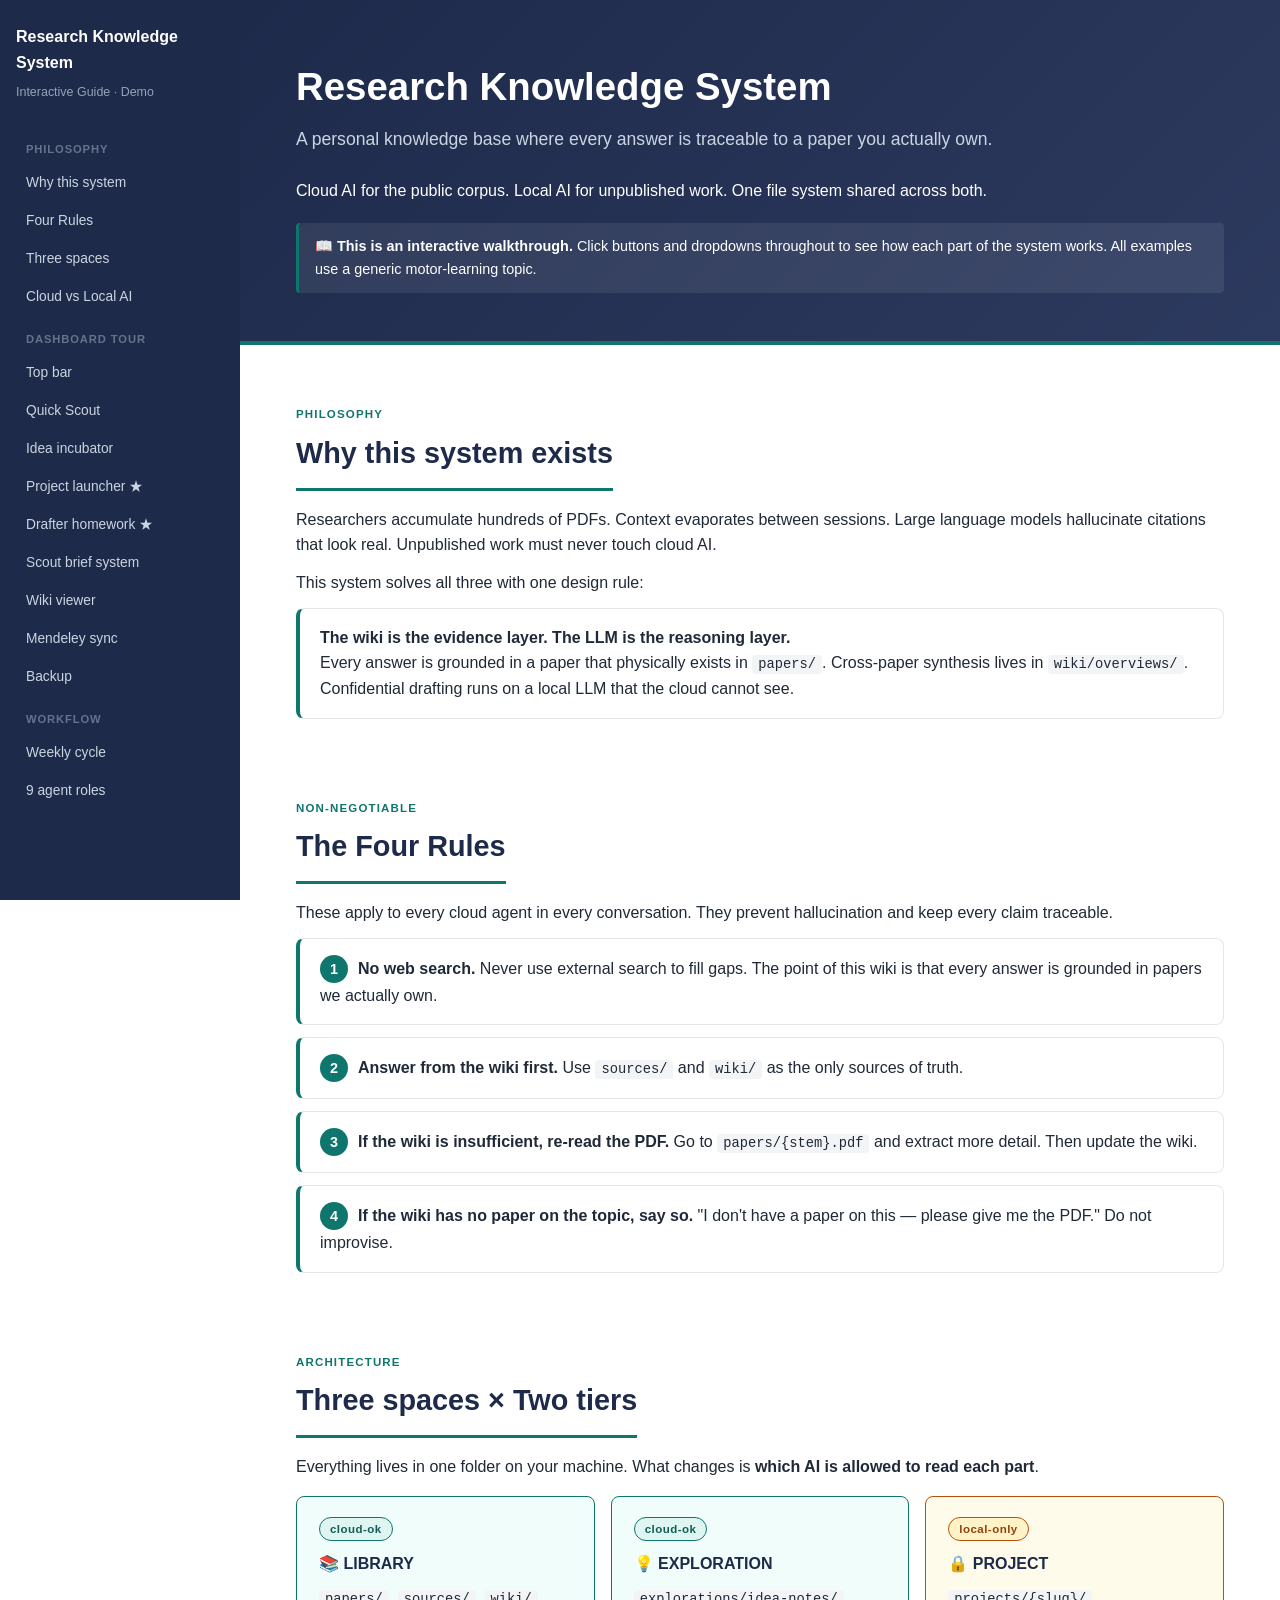
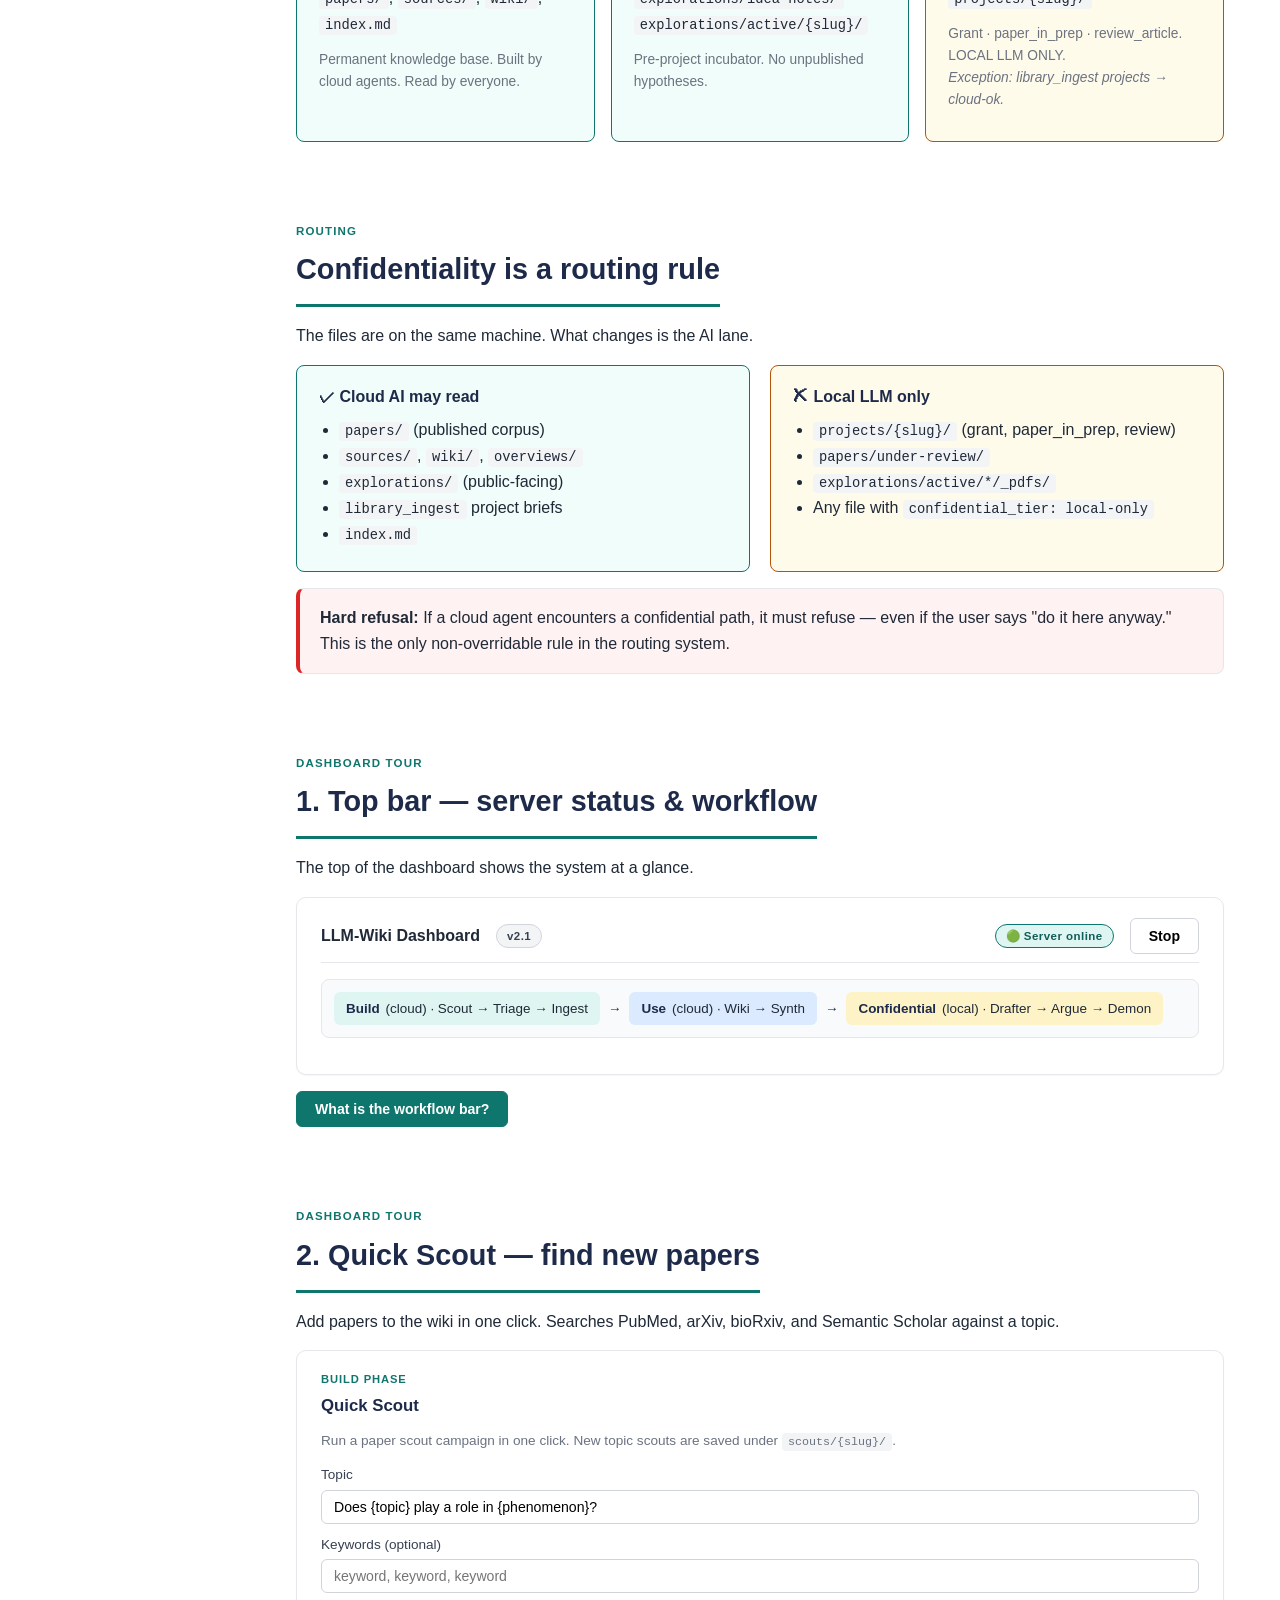
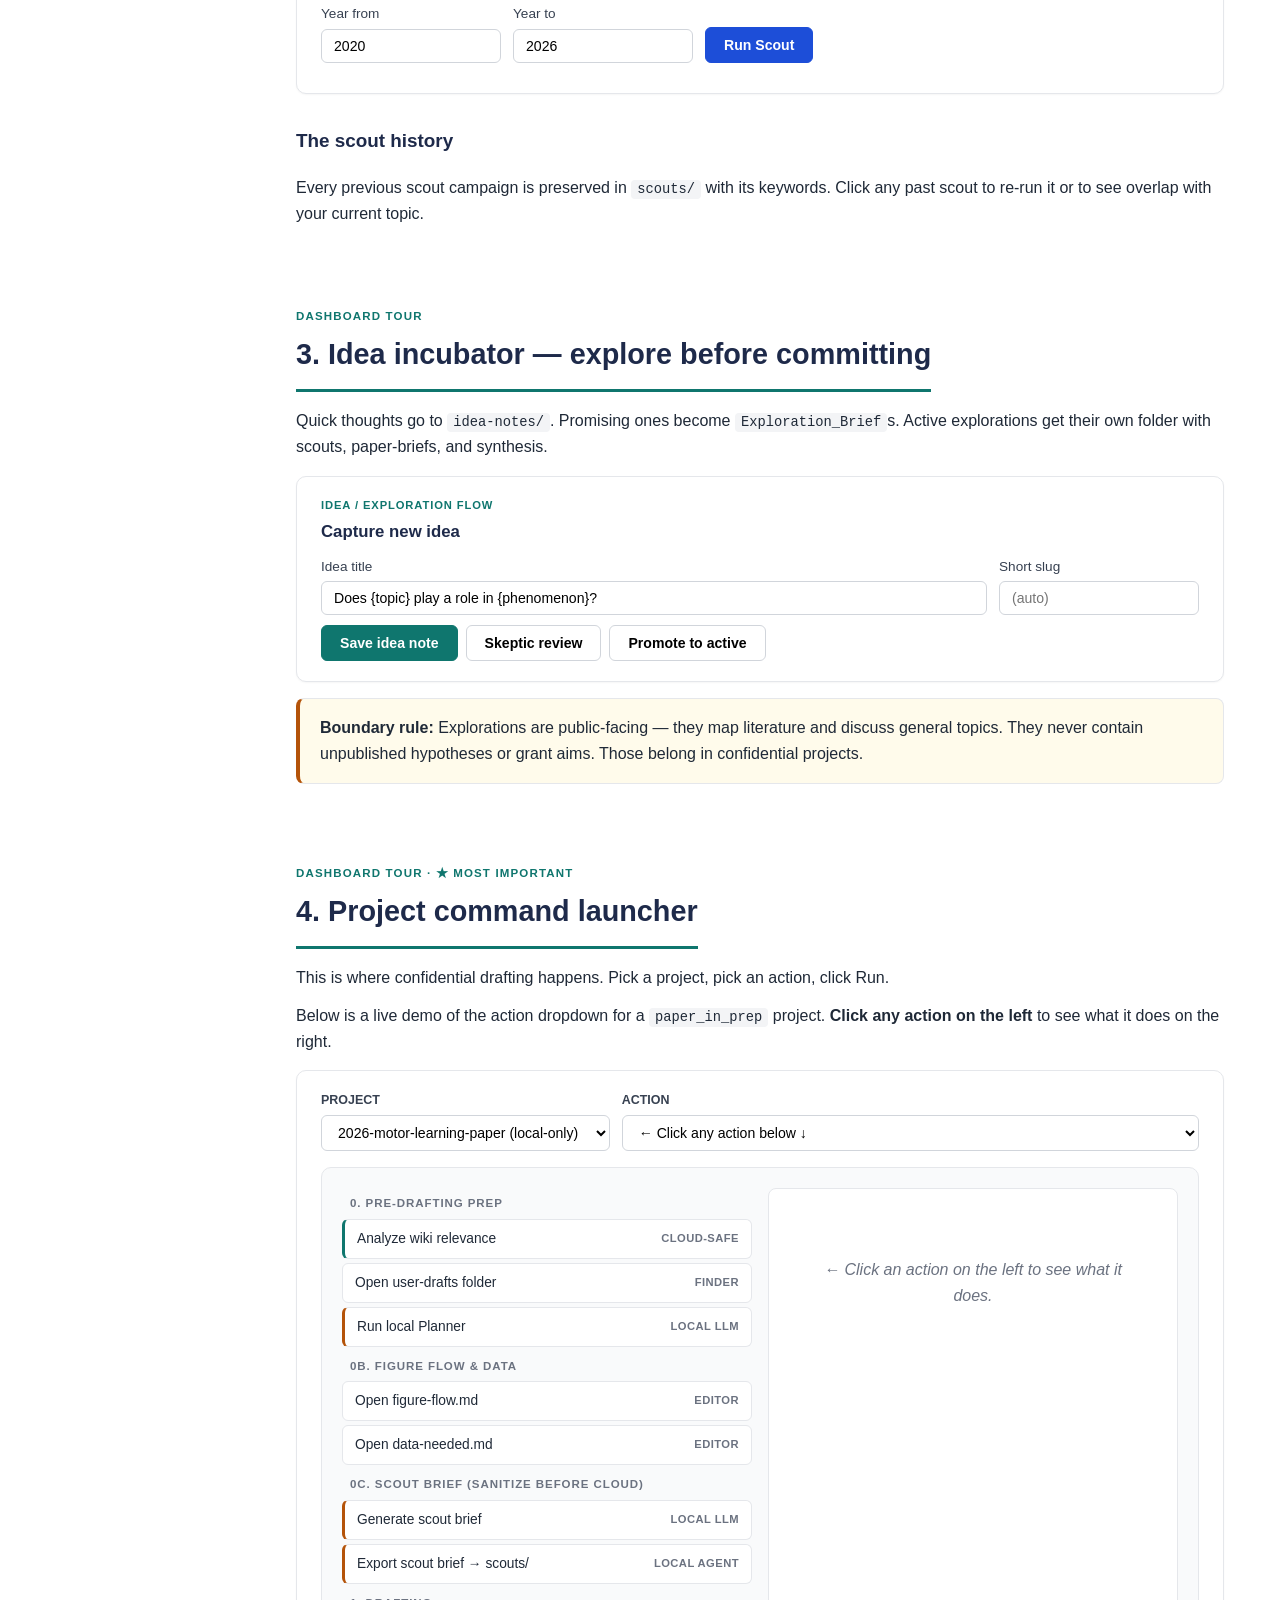
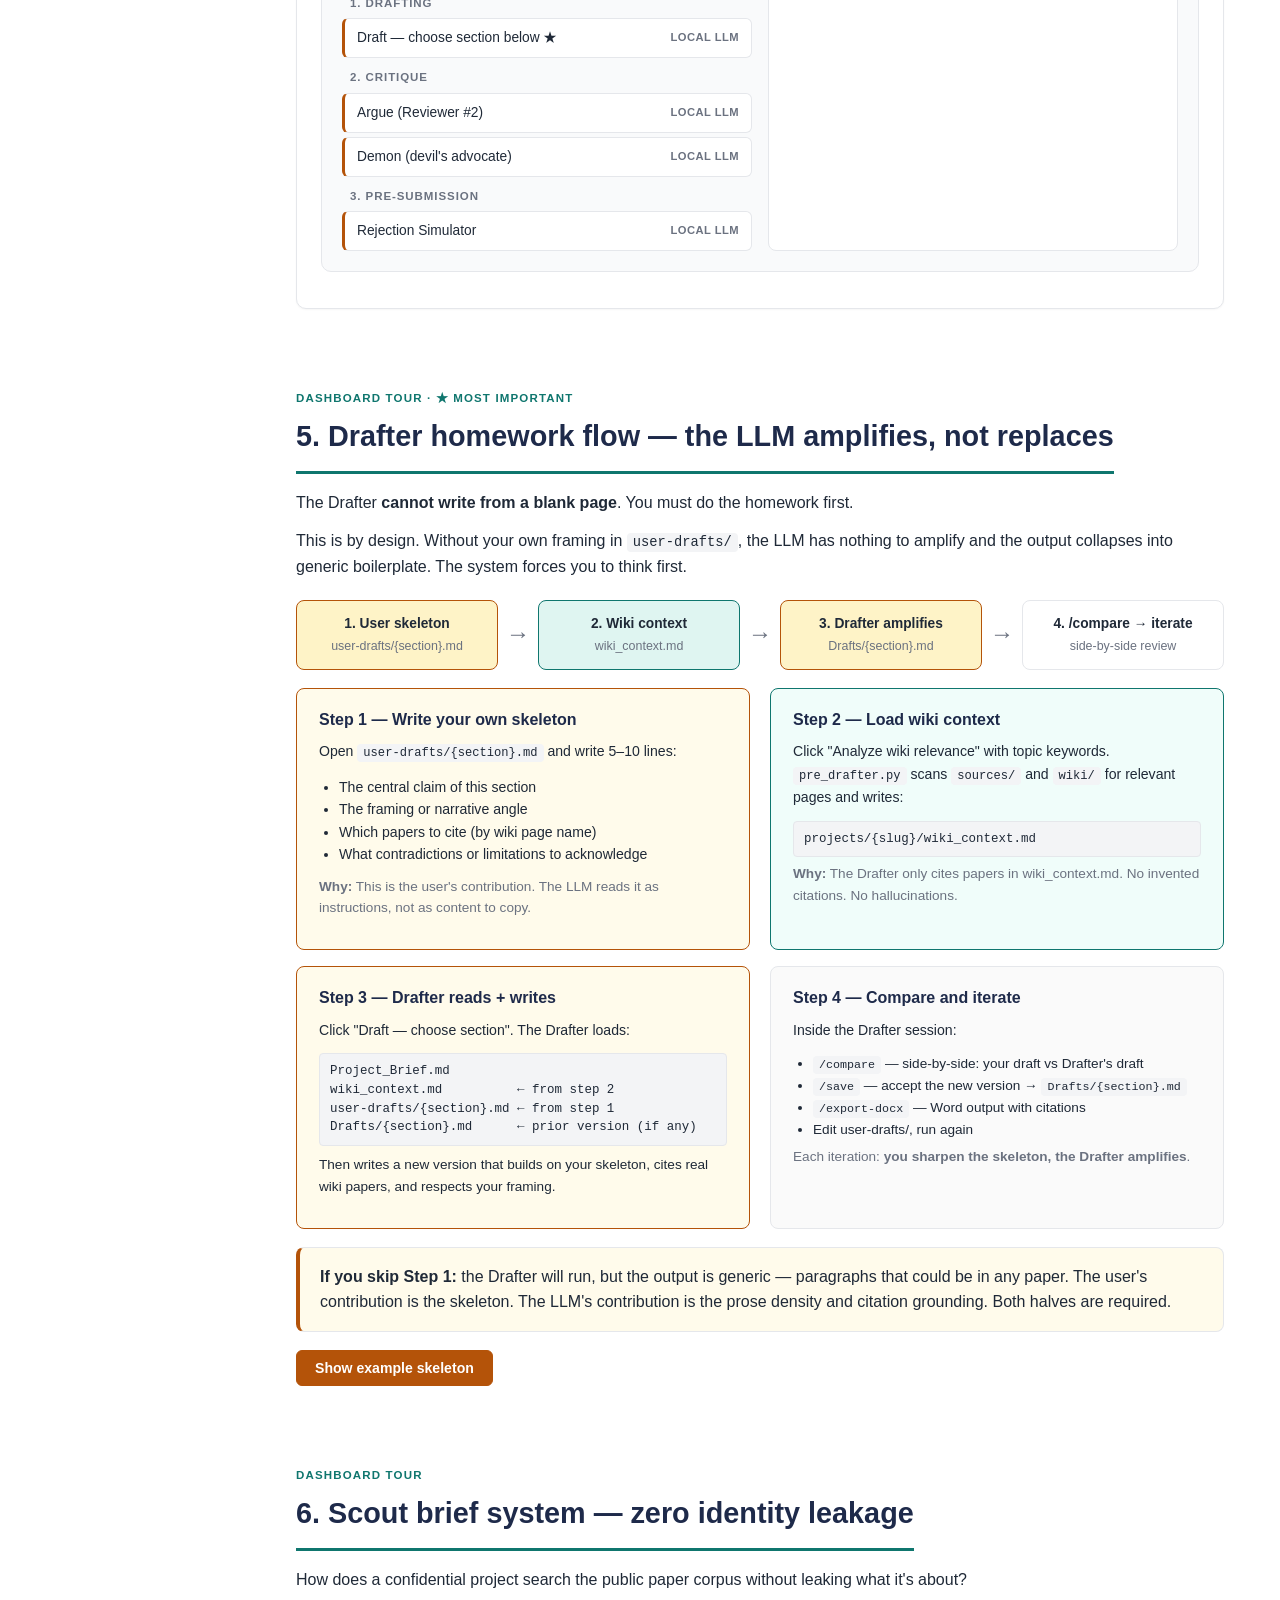
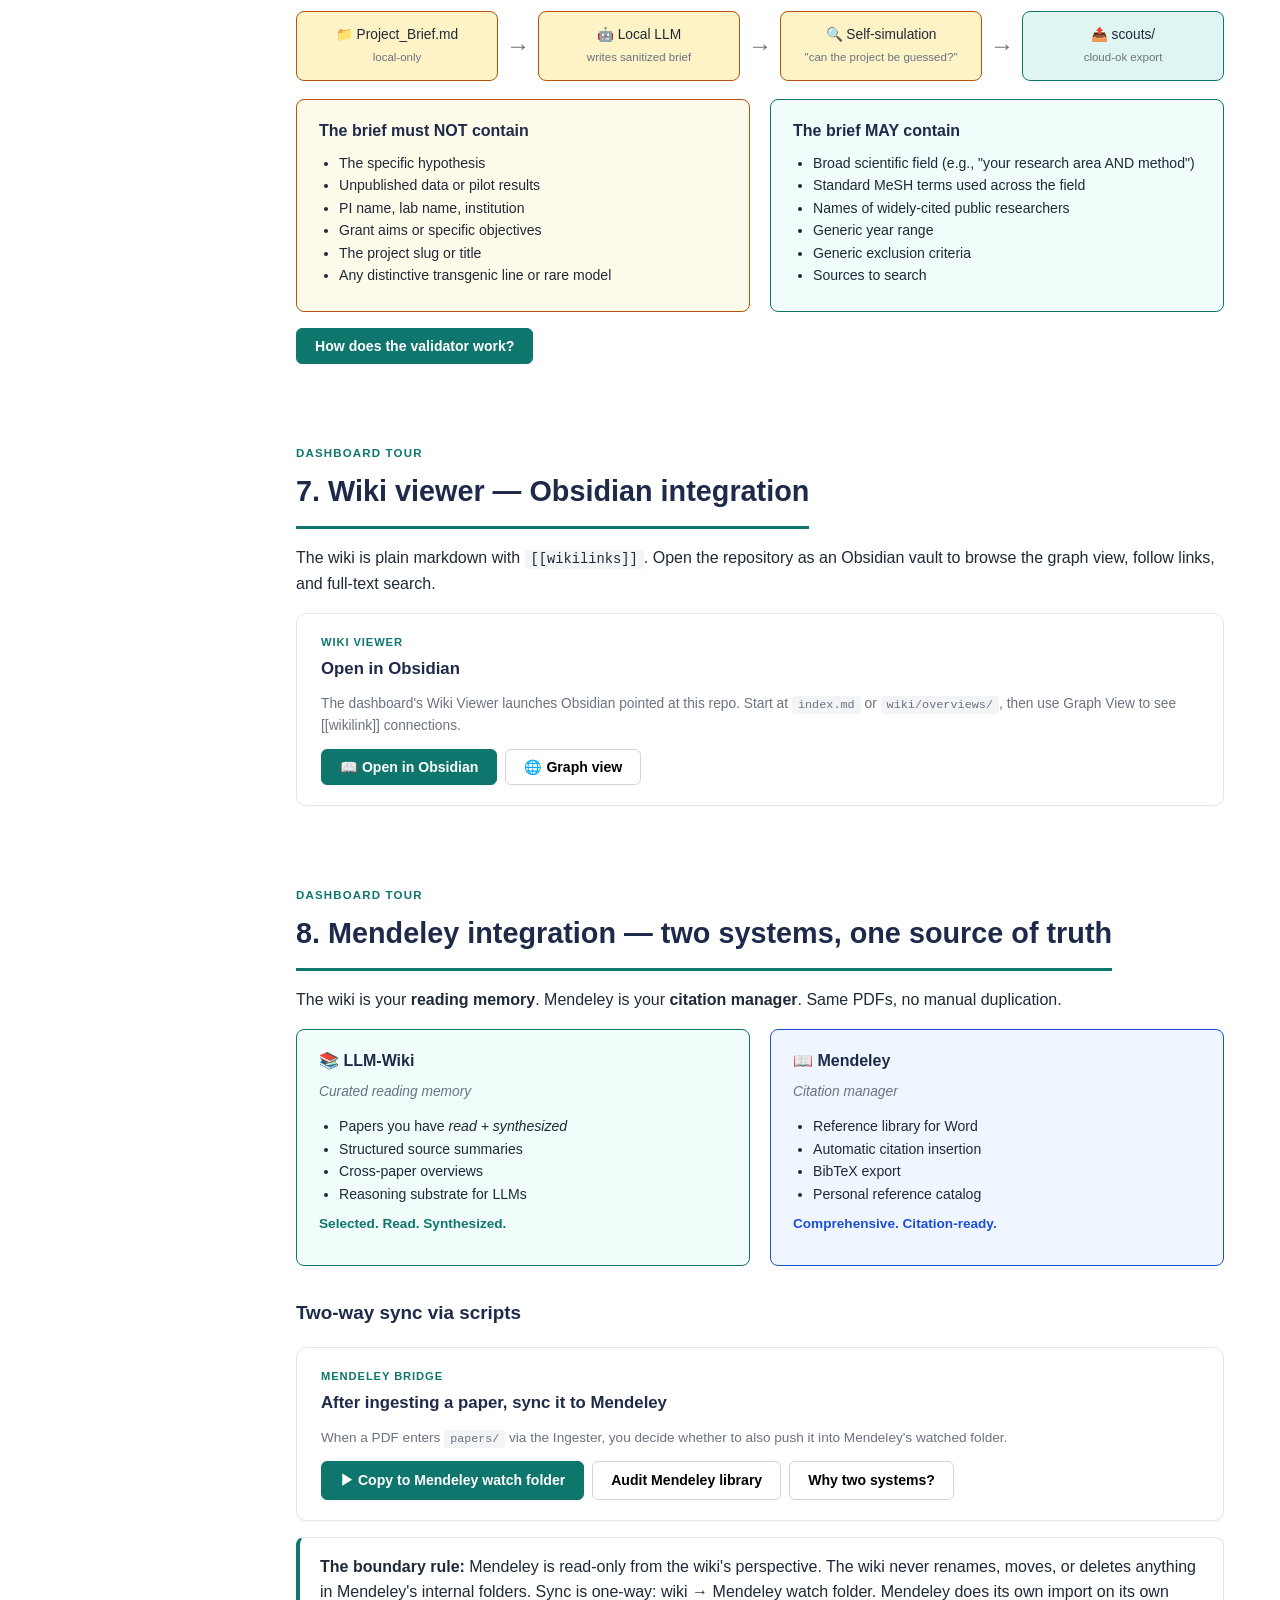
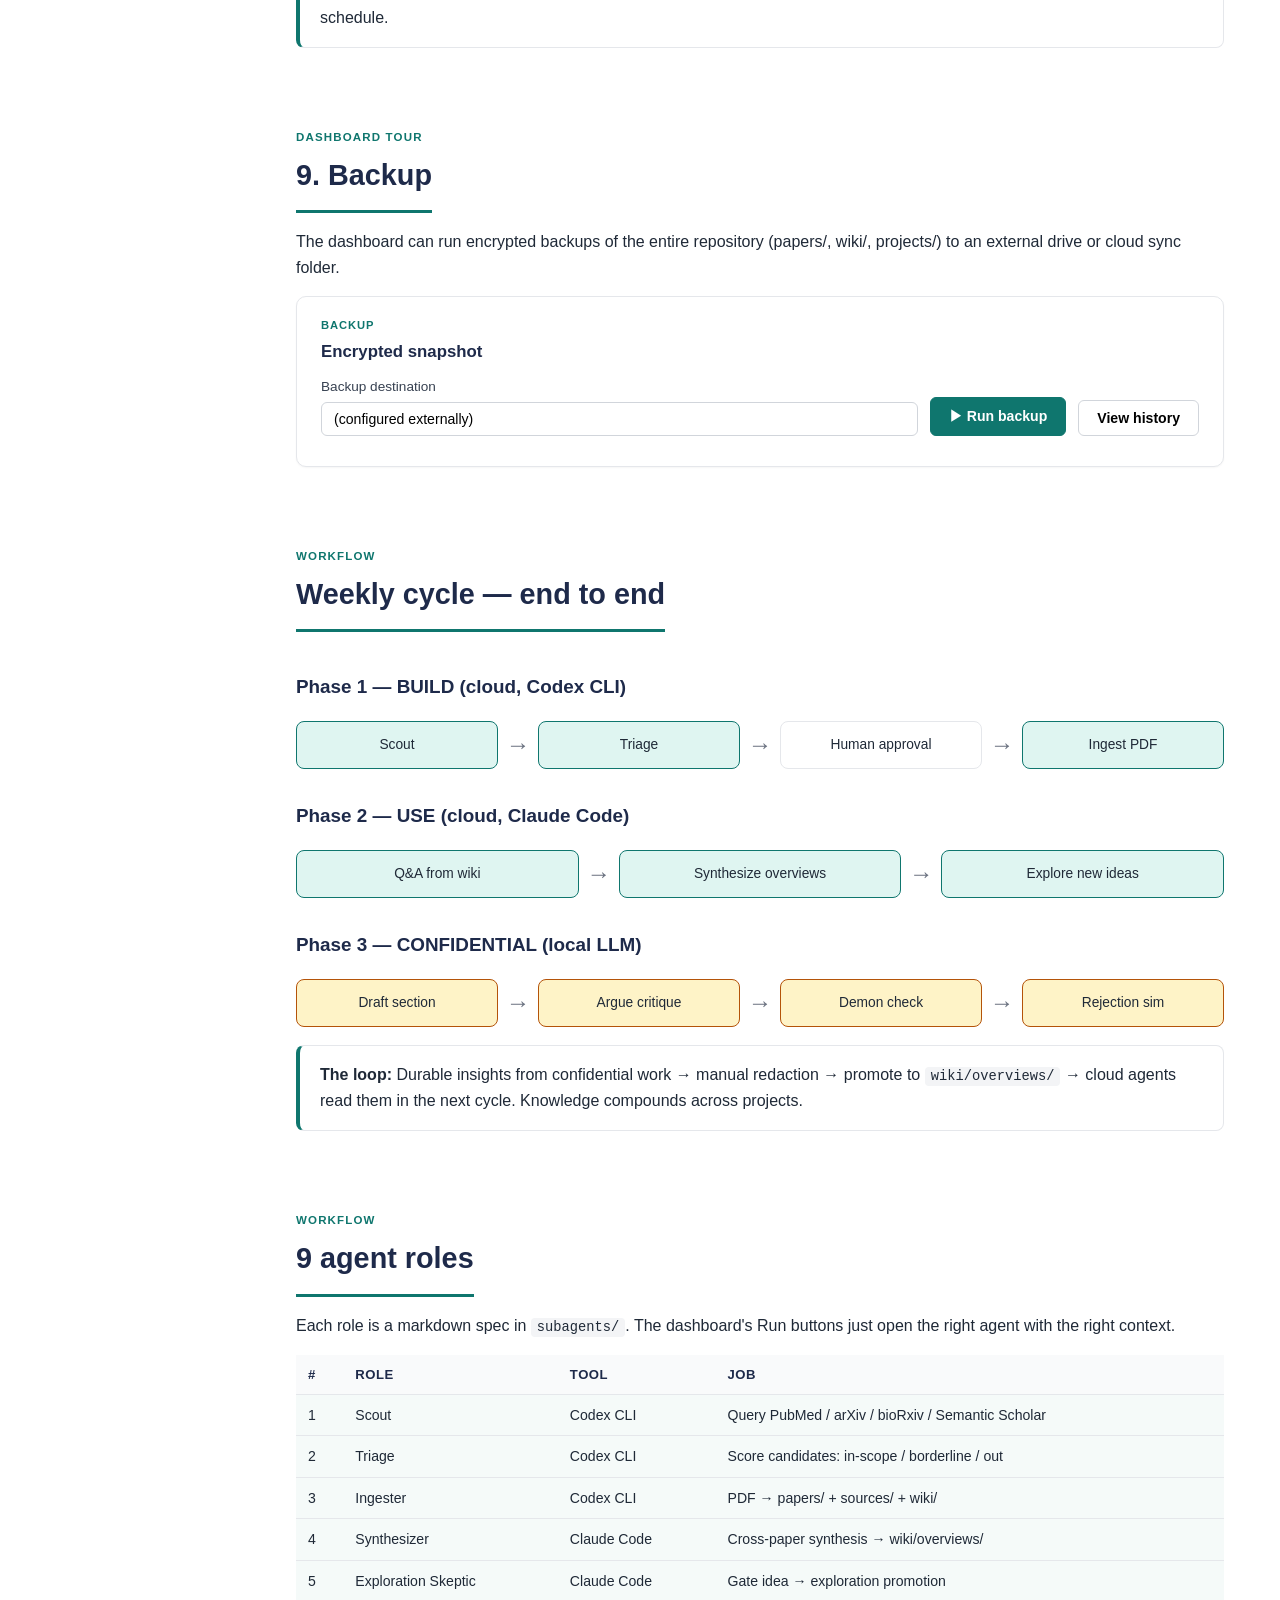
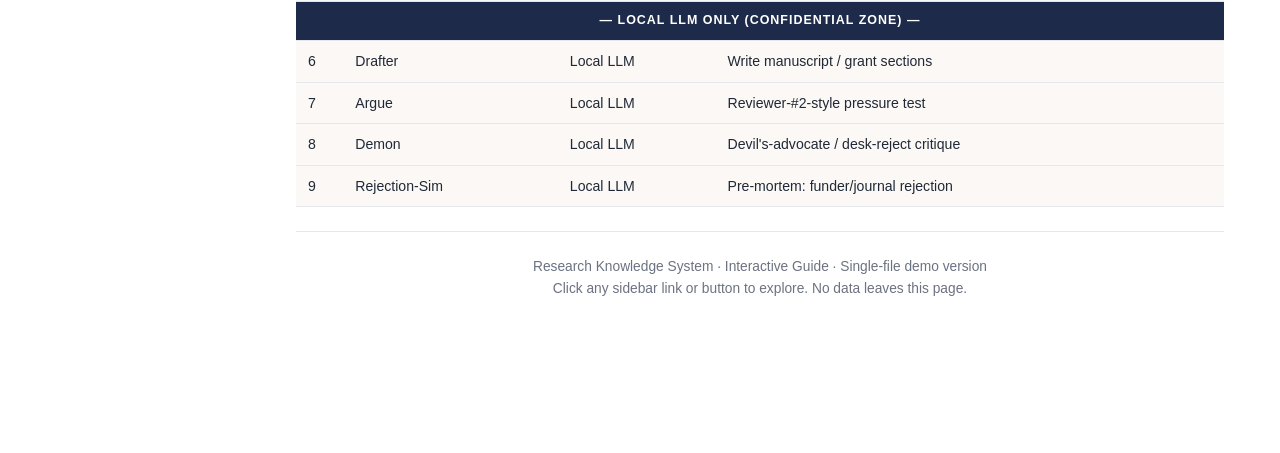
==== _system/docs/Dashboard_Interactive_Guide.html @ 13d3e696 "Initial public template" ====
<!DOCTYPE html>
<html lang="ko">
<head>
<meta charset="UTF-8">
<meta name="viewport" content="width=device-width, initial-scale=1.0">
<title>Research Knowledge System — Interactive Guide</title>
<style>
  :root {
    --teal: #0f766e;
    --teal-soft: #dff5f1;
    --teal-dark: #115e59;
    --navy: #1E2A4A;
    --amber: #b45309;
    --amber-soft: #fef3c7;
    --amber-dark: #92400e;
    --blue: #1d4ed8;
    --blue-soft: #dbeafe;
    --gray-50: #f9fafb;
    --gray-100: #f3f4f6;
    --gray-200: #e5e7eb;
    --gray-300: #d1d5db;
    --gray-500: #6b7280;
    --gray-700: #374151;
    --gray-900: #111827;
    --text: #1f2937;
    --muted: #6b7280;
    --line: #e5e7eb;
    --bg: #ffffff;
    --surface: #fafafa;
    --shadow-sm: 0 1px 2px rgba(0,0,0,0.04);
    --shadow-md: 0 4px 12px rgba(0,0,0,0.08);
  }
  * { box-sizing: border-box; }
  body {
    margin: 0;
    font-family: -apple-system, BlinkMacSystemFont, "Segoe UI", Roboto, "Helvetica Neue", Arial, sans-serif;
    color: var(--text);
    background: var(--bg);
    line-height: 1.6;
  }
  /* ── Layout ───────────────────────────────────── */
  .layout {
    display: grid;
    grid-template-columns: 240px 1fr;
    min-height: 100vh;
  }
  .sidebar {
    position: sticky;
    top: 0;
    height: 100vh;
    background: var(--navy);
    color: #e2e8f0;
    padding: 24px 16px;
    overflow-y: auto;
  }
  .sidebar h1 {
    font-size: 1rem;
    margin: 0 0 4px 0;
    color: #fff;
  }
  .sidebar .tagline {
    font-size: 0.78rem;
    color: #94a3b8;
    margin-bottom: 24px;
  }
  .sidebar nav a {
    display: block;
    color: #cbd5e1;
    text-decoration: none;
    padding: 7px 10px;
    border-radius: 6px;
    font-size: 0.86rem;
    margin-bottom: 2px;
    transition: background 0.15s, color 0.15s;
  }
  .sidebar nav a:hover { background: rgba(255,255,255,0.08); color: #fff; }
  .sidebar nav a.active { background: var(--teal); color: #fff; font-weight: 600; }
  .sidebar nav .group-label {
    font-size: 0.7rem;
    text-transform: uppercase;
    letter-spacing: 0.08em;
    color: #64748b;
    padding: 14px 10px 6px;
    font-weight: 700;
  }
  main {
    padding: 40px 56px 80px;
    max-width: 1100px;
  }
  section {
    margin-bottom: 80px;
    scroll-margin-top: 20px;
  }
  h2 {
    font-size: 1.8rem;
    color: var(--navy);
    margin: 0 0 8px;
    border-bottom: 3px solid var(--teal);
    padding-bottom: 12px;
    display: inline-block;
  }
  .section-kicker {
    text-transform: uppercase;
    letter-spacing: 0.1em;
    font-size: 0.72rem;
    font-weight: 700;
    color: var(--teal);
    margin-bottom: 6px;
  }
  h3 {
    color: var(--navy);
    margin-top: 32px;
    font-size: 1.18rem;
  }
  p { margin: 8px 0 12px; }
  code, pre {
    font-family: "SF Mono", Menlo, Consolas, monospace;
    background: var(--gray-100);
    border-radius: 4px;
    font-size: 0.86em;
  }
  code { padding: 2px 6px; }
  pre {
    padding: 14px 18px;
    overflow-x: auto;
    border: 1px solid var(--line);
    line-height: 1.5;
  }
  /* ── Pills (badges) ───────────────────────────── */
  .pill {
    display: inline-block;
    padding: 2px 10px;
    border-radius: 999px;
    font-size: 0.72rem;
    font-weight: 600;
    letter-spacing: 0.04em;
    vertical-align: middle;
  }
  .pill-cloud { background: var(--teal-soft); color: var(--teal-dark); border: 1px solid var(--teal); }
  .pill-local { background: var(--amber-soft); color: var(--amber-dark); border: 1px solid var(--amber); }
  .pill-blue  { background: var(--blue-soft);  color: var(--blue); border: 1px solid var(--blue); }
  .pill-gray  { background: var(--gray-100);  color: var(--gray-700); border: 1px solid var(--gray-300); }

  /* ── Hero ─────────────────────────────────────── */
  .hero {
    background: linear-gradient(135deg, var(--navy) 0%, #2d3a5f 100%);
    color: #fff;
    padding: 56px 56px 48px;
    margin: -40px -56px 60px;
    border-bottom: 4px solid var(--teal);
  }
  .hero h1 {
    font-size: 2.4rem;
    margin: 0 0 8px;
    color: #fff;
  }
  .hero .subtitle {
    color: #cbd5e1;
    font-size: 1.1rem;
    margin-bottom: 24px;
  }
  .hero .demo-note {
    background: rgba(255,255,255,0.08);
    border-left: 3px solid var(--teal);
    padding: 12px 16px;
    border-radius: 4px;
    font-size: 0.9rem;
    margin-top: 20px;
  }
  /* ── Cards / Grid ─────────────────────────────── */
  .grid-2 { display: grid; grid-template-columns: 1fr 1fr; gap: 20px; margin: 16px 0; }
  .grid-3 { display: grid; grid-template-columns: 1fr 1fr 1fr; gap: 16px; margin: 16px 0; }
  .card {
    background: var(--surface);
    border: 1px solid var(--line);
    border-radius: 8px;
    padding: 18px 22px;
  }
  .card h4 { margin: 0 0 8px; color: var(--navy); font-size: 1rem; }
  .card.cloud { background: #f0fdfa; border-color: var(--teal); }
  .card.local { background: #fffbeb; border-color: var(--amber); }
  .card.blue  { background: #eff6ff; border-color: var(--blue); }

  /* ── Mock dashboard panels ────────────────────── */
  .mock-panel {
    background: #fff;
    border: 1px solid var(--line);
    border-radius: 10px;
    padding: 20px 24px;
    margin: 16px 0;
    box-shadow: var(--shadow-sm);
  }
  .mock-panel .panel-kicker {
    text-transform: uppercase;
    letter-spacing: 0.08em;
    font-size: 0.7rem;
    color: var(--teal);
    font-weight: 700;
    margin-bottom: 4px;
  }
  .mock-panel h4 {
    margin: 0 0 10px;
    color: var(--navy);
    font-size: 1.05rem;
  }
  .mock-form-row {
    display: flex;
    gap: 12px;
    align-items: flex-end;
    flex-wrap: wrap;
    margin: 10px 0;
  }
  .mock-form-row label {
    flex: 1;
    min-width: 180px;
    font-size: 0.85rem;
  }
  .mock-form-row label span { display: block; font-weight: 500; margin-bottom: 4px; color: var(--gray-700); }
  .mock-input, .mock-select {
    width: 100%;
    padding: 8px 12px;
    border: 1px solid var(--gray-300);
    border-radius: 6px;
    font-size: 0.88rem;
    background: #fff;
    font-family: inherit;
  }
  .mock-select { cursor: pointer; }
  .btn {
    padding: 9px 18px;
    border-radius: 6px;
    border: 1px solid var(--gray-300);
    background: #fff;
    cursor: pointer;
    font-size: 0.88rem;
    font-weight: 600;
    font-family: inherit;
    transition: all 0.12s;
  }
  .btn:hover { background: var(--gray-50); }
  .btn-primary {
    background: var(--blue);
    border-color: var(--blue);
    color: #fff;
  }
  .btn-primary:hover { background: #1e40af; }
  .btn-teal {
    background: var(--teal);
    border-color: var(--teal);
    color: #fff;
  }
  .btn-amber {
    background: var(--amber);
    border-color: var(--amber);
    color: #fff;
  }
  /* ── Interactive panels ───────────────────────── */
  .info-popup {
    display: none;
    margin-top: 12px;
    background: var(--teal-soft);
    border-left: 4px solid var(--teal);
    padding: 14px 18px;
    border-radius: 0 8px 8px 0;
    font-size: 0.9rem;
    animation: slideIn 0.2s ease-out;
  }
  .info-popup.show { display: block; }
  .info-popup.amber { background: var(--amber-soft); border-left-color: var(--amber); }
  .info-popup h5 { margin: 0 0 6px; color: var(--navy); font-size: 0.95rem; }
  @keyframes slideIn {
    from { opacity: 0; transform: translateY(-4px); }
    to   { opacity: 1; transform: translateY(0); }
  }
  /* ── Action dropdown demo ─────────────────────── */
  .action-demo {
    background: var(--gray-50);
    border: 1px solid var(--line);
    border-radius: 10px;
    padding: 20px;
    margin: 16px 0;
  }
  .action-demo-grid {
    display: grid;
    grid-template-columns: 1fr 1fr;
    gap: 16px;
  }
  .action-list {
    display: flex;
    flex-direction: column;
    gap: 4px;
  }
  .action-group {
    margin-top: 10px;
  }
  .action-group-label {
    font-size: 0.72rem;
    text-transform: uppercase;
    letter-spacing: 0.08em;
    color: var(--muted);
    font-weight: 700;
    padding: 6px 8px 2px;
  }
  .action-item {
    padding: 8px 12px;
    background: #fff;
    border: 1px solid var(--line);
    border-radius: 6px;
    cursor: pointer;
    font-size: 0.86rem;
    transition: all 0.12s;
    display: flex;
    justify-content: space-between;
    align-items: center;
    gap: 8px;
  }
  .action-item:hover {
    border-color: var(--teal);
    background: var(--teal-soft);
  }
  .action-item.selected {
    border-color: var(--teal);
    background: var(--teal-soft);
    font-weight: 600;
  }
  .action-item.local-action { border-left: 3px solid var(--amber); }
  .action-item.cloud-action { border-left: 3px solid var(--teal); }
  .action-item-tool {
    font-size: 0.7rem;
    color: var(--muted);
    font-weight: 600;
    text-transform: uppercase;
    letter-spacing: 0.04em;
  }
  .action-detail {
    background: #fff;
    border: 1px solid var(--line);
    border-radius: 8px;
    padding: 18px;
    min-height: 200px;
  }
  .action-detail h5 {
    margin: 0 0 6px;
    color: var(--navy);
  }
  .action-detail .placeholder {
    color: var(--muted);
    text-align: center;
    padding: 50px 20px;
    font-style: italic;
  }
  .action-detail .cmd {
    background: var(--gray-100);
    padding: 8px 12px;
    border-radius: 4px;
    font-family: "SF Mono", Menlo, monospace;
    font-size: 0.78rem;
    margin: 10px 0;
    word-break: break-all;
  }
  /* ── Section sub-select demo ──────────────────── */
  .section-demo {
    background: var(--gray-50);
    border: 1px solid var(--line);
    border-radius: 6px;
    padding: 14px;
    margin-top: 12px;
  }
  .section-pills {
    display: flex;
    gap: 6px;
    flex-wrap: wrap;
    margin: 8px 0;
  }
  .section-pill {
    padding: 5px 14px;
    background: #fff;
    border: 1px solid var(--gray-300);
    border-radius: 999px;
    font-size: 0.82rem;
    cursor: pointer;
    transition: all 0.12s;
  }
  .section-pill:hover { border-color: var(--amber); }
  .section-pill.active {
    background: var(--amber);
    color: #fff;
    border-color: var(--amber);
    font-weight: 600;
  }
  .section-output {
    margin-top: 10px;
    padding: 10px 14px;
    background: #fff;
    border-left: 3px solid var(--amber);
    border-radius: 0 6px 6px 0;
    font-size: 0.85rem;
  }
  /* ── Flow diagram ─────────────────────────────── */
  .flow {
    display: flex;
    align-items: center;
    flex-wrap: wrap;
    gap: 8px;
    margin: 18px 0;
  }
  .flow-step {
    flex: 1;
    min-width: 140px;
    padding: 12px 14px;
    background: var(--gray-100);
    border-radius: 8px;
    text-align: center;
    font-size: 0.86rem;
    border: 1px solid var(--line);
  }
  .flow-step.cloud { background: var(--teal-soft); border-color: var(--teal); }
  .flow-step.local { background: var(--amber-soft); border-color: var(--amber); }
  .flow-arrow { font-size: 1.5rem; color: var(--muted); }
  /* ── Tables ───────────────────────────────────── */
  table.simple {
    width: 100%;
    border-collapse: collapse;
    margin: 16px 0;
    font-size: 0.88rem;
  }
  table.simple th, table.simple td {
    padding: 9px 12px;
    text-align: left;
    border-bottom: 1px solid var(--line);
  }
  table.simple th {
    background: var(--gray-50);
    font-weight: 600;
    color: var(--navy);
    font-size: 0.82rem;
    text-transform: uppercase;
    letter-spacing: 0.04em;
  }
  table.simple tr.cloud td { background: rgba(15,118,110,0.04); }
  table.simple tr.local td { background: rgba(180,83,9,0.04); }
  table.simple tr.divider td {
    background: var(--navy);
    color: #fff;
    text-align: center;
    font-weight: 700;
    font-size: 0.78rem;
    letter-spacing: 0.08em;
    text-transform: uppercase;
  }
  /* ── Rule blocks ──────────────────────────────── */
  .rule-block {
    background: #fff;
    border: 1px solid var(--line);
    border-radius: 8px;
    padding: 16px 20px;
    margin: 12px 0;
    border-left: 4px solid var(--teal);
  }
  .rule-block.warn { border-left-color: var(--amber); background: #fffbeb; }
  .rule-block.danger { border-left-color: #dc2626; background: #fef2f2; }
  .rule-num {
    display: inline-block;
    width: 28px;
    height: 28px;
    background: var(--teal);
    color: #fff;
    border-radius: 50%;
    text-align: center;
    line-height: 28px;
    font-weight: 700;
    margin-right: 10px;
    font-size: 0.9rem;
  }
  /* ── Workflow header ──────────────────────────── */
  .workflow-bar {
    display: flex;
    background: var(--gray-50);
    border: 1px solid var(--line);
    border-radius: 8px;
    padding: 12px;
    margin: 16px 0;
    align-items: center;
    gap: 8px;
    flex-wrap: wrap;
    font-size: 0.84rem;
  }
  .wf-phase {
    display: flex;
    align-items: center;
    gap: 6px;
    padding: 6px 12px;
    border-radius: 6px;
  }
  .wf-phase.build { background: var(--teal-soft); }
  .wf-phase.use { background: var(--blue-soft); }
  .wf-phase.conf { background: var(--amber-soft); }
  .wf-phase strong { color: var(--navy); }
  /* ── Mobile ───────────────────────────────────── */
  @media (max-width: 900px) {
    .layout { grid-template-columns: 1fr; }
    .sidebar { position: relative; height: auto; }
    .hero { padding: 36px 24px; margin: -40px -24px 36px; }
    main { padding: 24px; }
    .grid-2, .grid-3 { grid-template-columns: 1fr; }
    .action-demo-grid { grid-template-columns: 1fr; }
  }
</style>
</head>
<body>
<div class="layout">

  <!-- ═══════════════ Sidebar ═══════════════ -->
  <aside class="sidebar">
    <h1>Research Knowledge System</h1>
    <p class="tagline">Interactive Guide · Demo</p>
    <nav>
      <div class="group-label">Philosophy</div>
      <a href="#overview" class="nav-link">Why this system</a>
      <a href="#rules">Four Rules</a>
      <a href="#architecture">Three spaces</a>
      <a href="#confidentiality">Cloud vs Local AI</a>

      <div class="group-label">Dashboard tour</div>
      <a href="#topbar">Top bar</a>
      <a href="#quick-scout">Quick Scout</a>
      <a href="#explorations">Idea incubator</a>
      <a href="#project-launcher">Project launcher ★</a>
      <a href="#drafter-homework">Drafter homework ★</a>
      <a href="#scout-brief">Scout brief system</a>
      <a href="#wiki">Wiki viewer</a>
      <a href="#mendeley">Mendeley sync</a>
      <a href="#backup">Backup</a>

      <div class="group-label">Workflow</div>
      <a href="#weekly">Weekly cycle</a>
      <a href="#agents">9 agent roles</a>
    </nav>
  </aside>

  <!-- ═══════════════ Main ═══════════════ -->
  <main>

    <!-- ── Hero ── -->
    <div class="hero">
      <h1>Research Knowledge System</h1>
      <p class="subtitle">A personal knowledge base where every answer is traceable to a paper you actually own.</p>
      <p>Cloud AI for the public corpus. Local AI for unpublished work. One file system shared across both.</p>
      <div class="demo-note">
        <strong>📖 This is an interactive walkthrough.</strong>
        Click buttons and dropdowns throughout to see how each part of the system works. All examples use a generic motor-learning topic.
      </div>
    </div>

    <!-- ── Section: Overview ── -->
    <section id="overview">
      <p class="section-kicker">Philosophy</p>
      <h2>Why this system exists</h2>
      <p>Researchers accumulate hundreds of PDFs. Context evaporates between sessions. Large language models hallucinate citations that look real. Unpublished work must never touch cloud AI.</p>
      <p>This system solves all three with one design rule:</p>
      <div class="rule-block">
        <strong>The wiki is the evidence layer. The LLM is the reasoning layer.</strong><br>
        Every answer is grounded in a paper that physically exists in <code>papers/</code>. Cross-paper synthesis lives in <code>wiki/overviews/</code>. Confidential drafting runs on a local LLM that the cloud cannot see.
      </div>
    </section>

    <!-- ── Section: Four Rules ── -->
    <section id="rules">
      <p class="section-kicker">Non-negotiable</p>
      <h2>The Four Rules</h2>
      <p>These apply to every cloud agent in every conversation. They prevent hallucination and keep every claim traceable.</p>

      <div class="rule-block"><span class="rule-num">1</span><strong>No web search.</strong> Never use external search to fill gaps. The point of this wiki is that every answer is grounded in papers we actually own.</div>
      <div class="rule-block"><span class="rule-num">2</span><strong>Answer from the wiki first.</strong> Use <code>sources/</code> and <code>wiki/</code> as the only sources of truth.</div>
      <div class="rule-block"><span class="rule-num">3</span><strong>If the wiki is insufficient, re-read the PDF.</strong> Go to <code>papers/{stem}.pdf</code> and extract more detail. Then update the wiki.</div>
      <div class="rule-block"><span class="rule-num">4</span><strong>If the wiki has no paper on the topic, say so.</strong> "I don't have a paper on this — please give me the PDF." Do not improvise.</div>
    </section>

    <!-- ── Section: Architecture ── -->
    <section id="architecture">
      <p class="section-kicker">Architecture</p>
      <h2>Three spaces × Two tiers</h2>
      <p>Everything lives in one folder on your machine. What changes is <strong>which AI is allowed to read each part</strong>.</p>

      <div class="grid-3">
        <div class="card cloud">
          <span class="pill pill-cloud">cloud-ok</span>
          <h4 style="margin-top:10px">📚 LIBRARY</h4>
          <p><code>papers/</code>, <code>sources/</code>, <code>wiki/</code>, <code>index.md</code></p>
          <p style="font-size:0.86rem;color:var(--muted)">Permanent knowledge base. Built by cloud agents. Read by everyone.</p>
        </div>
        <div class="card cloud">
          <span class="pill pill-cloud">cloud-ok</span>
          <h4 style="margin-top:10px">💡 EXPLORATION</h4>
          <p><code>explorations/idea-notes/</code><br><code>explorations/active/{slug}/</code></p>
          <p style="font-size:0.86rem;color:var(--muted)">Pre-project incubator. No unpublished hypotheses.</p>
        </div>
        <div class="card local">
          <span class="pill pill-local">local-only</span>
          <h4 style="margin-top:10px">🔒 PROJECT</h4>
          <p><code>projects/{slug}/</code></p>
          <p style="font-size:0.86rem;color:var(--muted)">Grant · paper_in_prep · review_article. LOCAL LLM ONLY.<br><em>Exception: library_ingest projects → cloud-ok.</em></p>
        </div>
      </div>
    </section>

    <!-- ── Section: Confidentiality ── -->
    <section id="confidentiality">
      <p class="section-kicker">Routing</p>
      <h2>Confidentiality is a routing rule</h2>
      <p>The files are on the same machine. What changes is the AI lane.</p>

      <div class="grid-2">
        <div class="card cloud">
          <h4>✓ Cloud AI may read</h4>
          <ul style="margin:6px 0; padding-left:20px;">
            <li><code>papers/</code> (published corpus)</li>
            <li><code>sources/</code>, <code>wiki/</code>, <code>overviews/</code></li>
            <li><code>explorations/</code> (public-facing)</li>
            <li><code>library_ingest</code> project briefs</li>
            <li><code>index.md</code></li>
          </ul>
        </div>
        <div class="card local">
          <h4>✗ Local LLM only</h4>
          <ul style="margin:6px 0; padding-left:20px;">
            <li><code>projects/{slug}/</code> (grant, paper_in_prep, review)</li>
            <li><code>papers/under-review/</code></li>
            <li><code>explorations/active/*/_pdfs/</code></li>
            <li>Any file with <code>confidential_tier: local-only</code></li>
          </ul>
        </div>
      </div>

      <div class="rule-block danger">
        <strong>Hard refusal:</strong> If a cloud agent encounters a confidential path, it must refuse — even if the user says "do it here anyway." This is the only non-overridable rule in the routing system.
      </div>
    </section>

    <!-- ── Section: Top bar ── -->
    <section id="topbar">
      <p class="section-kicker">Dashboard tour</p>
      <h2>1. Top bar — server status & workflow</h2>
      <p>The top of the dashboard shows the system at a glance.</p>

      <div class="mock-panel">
        <div style="display:flex; gap:16px; align-items:center; padding-bottom:8px; border-bottom:1px solid var(--line); margin-bottom:12px;">
          <strong>LLM-Wiki Dashboard</strong>
          <span class="pill pill-gray">v2.1</span>
          <span style="margin-left:auto"></span>
          <span class="pill pill-cloud">🟢 Server online</span>
          <button class="btn" onclick="toggleInfo('topbar-server')">Stop</button>
        </div>
        <div class="workflow-bar">
          <div class="wf-phase build"><strong>Build</strong> (cloud) · Scout → Triage → Ingest</div>
          <span>→</span>
          <div class="wf-phase use"><strong>Use</strong> (cloud) · Wiki → Synth</div>
          <span>→</span>
          <div class="wf-phase conf"><strong>Confidential</strong> (local) · Drafter → Argue → Demon</div>
        </div>
        <div class="info-popup" id="topbar-server">
          <h5>Server status</h5>
          Green = local API running at <code>127.0.0.1:8765</code>. The dashboard uses this to actually run scripts (Quick Scout, Ingester, Local LLM, etc.). Red = read-only mode — buttons only copy commands instead of running them.
        </div>
      </div>

      <p><button class="btn btn-teal" onclick="toggleInfo('topbar-info')">What is the workflow bar?</button></p>
      <div class="info-popup" id="topbar-info">
        <h5>Three-phase workflow</h5>
        <strong>Build</strong> = adding papers to the wiki (cloud, Codex CLI). &nbsp;
        <strong>Use</strong> = reading and synthesizing the wiki (cloud, Claude Code). &nbsp;
        <strong>Confidential</strong> = drafting unpublished work (local LLM only).
      </div>
    </section>

    <!-- ── Section: Quick Scout ── -->
    <section id="quick-scout">
      <p class="section-kicker">Dashboard tour</p>
      <h2>2. Quick Scout — find new papers</h2>
      <p>Add papers to the wiki in one click. Searches PubMed, arXiv, bioRxiv, and Semantic Scholar against a topic.</p>

      <div class="mock-panel">
        <div class="panel-kicker">Build phase</div>
        <h4>Quick Scout</h4>
        <p style="font-size:0.85rem; color:var(--muted)">Run a paper scout campaign in one click. New topic scouts are saved under <code>scouts/{slug}/</code>.</p>

        <div class="mock-form-row">
          <label><span>Topic</span>
            <input class="mock-input" type="text" value="Does {topic} play a role in {phenomenon}?" readonly>
          </label>
        </div>
        <div class="mock-form-row">
          <label><span>Keywords (optional)</span>
            <input class="mock-input" type="text" placeholder="keyword, keyword, keyword" readonly>
          </label>
        </div>
        <div class="mock-form-row">
          <label style="max-width:120px"><span>Year from</span><input class="mock-input" type="text" value="2020" readonly></label>
          <label style="max-width:120px"><span>Year to</span><input class="mock-input" type="text" value="2026" readonly></label>
          <button class="btn btn-primary" onclick="toggleInfo('qs-run')">Run Scout</button>
        </div>

        <div class="info-popup" id="qs-run">
          <h5>What happens when you click Run Scout</h5>
          <ol style="margin:6px 0 0; padding-left:20px;">
            <li>Creates <code>scouts/{slug}/Scout_Brief.md</code> with your topic and keywords.</li>
            <li>Queries PubMed, arXiv, bioRxiv, and Semantic Scholar in parallel.</li>
            <li>Saves all candidates to <code>scouts/{slug}/candidates/{date}/</code>.</li>
            <li>Generates a triage approval board so you can decide which PDFs to download.</li>
          </ol>
          <p style="margin-top:8px"><em>Nothing enters the wiki yet — human approval is required first.</em></p>
        </div>
      </div>

      <h3>The scout history</h3>
      <p>Every previous scout campaign is preserved in <code>scouts/</code> with its keywords. Click any past scout to re-run it or to see overlap with your current topic.</p>
    </section>

    <!-- ── Section: Explorations ── -->
    <section id="explorations">
      <p class="section-kicker">Dashboard tour</p>
      <h2>3. Idea incubator — explore before committing</h2>
      <p>Quick thoughts go to <code>idea-notes/</code>. Promising ones become <code>Exploration_Brief</code>s. Active explorations get their own folder with scouts, paper-briefs, and synthesis.</p>

      <div class="mock-panel">
        <div class="panel-kicker">Idea / Exploration flow</div>
        <h4>Capture new idea</h4>
        <div class="mock-form-row">
          <label><span>Idea title</span>
            <input class="mock-input" type="text" value="Does {topic} play a role in {phenomenon}?" readonly>
          </label>
          <label style="max-width:200px"><span>Short slug</span>
            <input class="mock-input" type="text" placeholder="(auto)" readonly>
          </label>
        </div>
        <div style="display:flex; gap:8px; margin-top:10px;">
          <button class="btn btn-teal" onclick="toggleInfo('idea-save')">Save idea note</button>
          <button class="btn" onclick="toggleInfo('idea-skeptic')">Skeptic review</button>
          <button class="btn" onclick="toggleInfo('idea-promote')">Promote to active</button>
        </div>

        <div class="info-popup" id="idea-save">
          <h5>Save idea note</h5>
          Writes <code>explorations/idea-notes/{slug}.md</code>. A lightweight evolving summary — not a full proposal.
        </div>
        <div class="info-popup" id="idea-skeptic">
          <h5>Skeptic review</h5>
          Cloud agent assesses whether the idea is ready for paper scouting. Verdicts: <em>not-ready</em>, <em>brief-ready</em>, <em>scout-ready</em>, <em>project-ready</em>.
        </div>
        <div class="info-popup" id="idea-promote">
          <h5>Promote to active</h5>
          Creates <code>explorations/active/{slug}/</code> folder with candidates/, paper-briefs/, synthesis.md. Active explorations can run their own scouts.
        </div>
      </div>

      <div class="rule-block warn">
        <strong>Boundary rule:</strong> Explorations are public-facing — they map literature and discuss general topics. They never contain unpublished hypotheses or grant aims. Those belong in confidential projects.
      </div>
    </section>

    <!-- ── Section: Project launcher (THE BIG ONE) ── -->
    <section id="project-launcher">
      <p class="section-kicker">Dashboard tour · ★ Most important</p>
      <h2>4. Project command launcher</h2>
      <p>This is where confidential drafting happens. Pick a project, pick an action, click Run.</p>
      <p>Below is a live demo of the action dropdown for a <code>paper_in_prep</code> project. <strong>Click any action on the left</strong> to see what it does on the right.</p>

      <div class="mock-panel">
        <div style="display:flex; gap:12px; align-items:flex-end; margin-bottom:12px;">
          <label style="flex:1"><span style="display:block; font-size:0.78rem; font-weight:600; color:var(--gray-700); margin-bottom:4px">PROJECT</span>
            <select class="mock-select">
              <option>2026-motor-learning-paper (local-only)</option>
            </select>
          </label>
          <label style="flex:2"><span style="display:block; font-size:0.78rem; font-weight:600; color:var(--gray-700); margin-bottom:4px">ACTION</span>
            <select class="mock-select" id="action-select-mirror">
              <option>← Click any action below ↓</option>
            </select>
          </label>
        </div>

        <div class="action-demo">
          <div class="action-demo-grid">
            <!-- LEFT: action list -->
            <div class="action-list">

              <div class="action-group-label">0. Pre-drafting prep</div>
              <div class="action-item cloud-action" data-action="pre-drafter">
                <span>Analyze wiki relevance</span>
                <span class="action-item-tool">cloud-safe</span>
              </div>
              <div class="action-item" data-action="open-drafts">
                <span>Open user-drafts folder</span>
                <span class="action-item-tool">finder</span>
              </div>
              <div class="action-item local-action" data-action="planner">
                <span>Run local Planner</span>
                <span class="action-item-tool">Local LLM</span>
              </div>

              <div class="action-group-label">0b. Figure flow & data</div>
              <div class="action-item" data-action="figure-flow">
                <span>Open figure-flow.md</span>
                <span class="action-item-tool">editor</span>
              </div>
              <div class="action-item" data-action="data-needed">
                <span>Open data-needed.md</span>
                <span class="action-item-tool">editor</span>
              </div>

              <div class="action-group-label">0c. Scout brief (sanitize before cloud)</div>
              <div class="action-item local-action" data-action="scout-brief">
                <span>Generate scout brief</span>
                <span class="action-item-tool">Local LLM</span>
              </div>
              <div class="action-item local-action" data-action="export-brief">
                <span>Export scout brief → scouts/</span>
                <span class="action-item-tool">Local agent</span>
              </div>

              <div class="action-group-label">1. Drafting</div>
              <div class="action-item local-action" data-action="drafter">
                <span>Draft — choose section below ★</span>
                <span class="action-item-tool">Local LLM</span>
              </div>

              <div class="action-group-label">2. Critique</div>
              <div class="action-item local-action" data-action="argue">
                <span>Argue (Reviewer #2)</span>
                <span class="action-item-tool">Local LLM</span>
              </div>
              <div class="action-item local-action" data-action="demon">
                <span>Demon (devil's advocate)</span>
                <span class="action-item-tool">Local LLM</span>
              </div>

              <div class="action-group-label">3. Pre-submission</div>
              <div class="action-item local-action" data-action="rejection-sim">
                <span>Rejection Simulator</span>
                <span class="action-item-tool">Local LLM</span>
              </div>

            </div>

            <!-- RIGHT: action detail -->
            <div class="action-detail" id="action-detail">
              <div class="placeholder">← Click an action on the left to see what it does.</div>
            </div>

          </div>
        </div>
      </div>
    </section>

    <!-- ── Section: Drafter Homework Flow ── -->
    <section id="drafter-homework">
      <p class="section-kicker">Dashboard tour · ★ Most important</p>
      <h2>5. Drafter homework flow — the LLM amplifies, not replaces</h2>
      <p>The Drafter <strong>cannot write from a blank page</strong>. You must do the homework first.</p>
      <p style="margin-bottom:20px">This is by design. Without your own framing in <code>user-drafts/</code>, the LLM has nothing to amplify and the output collapses into generic boilerplate. The system forces you to think first.</p>

      <div class="flow" style="margin-bottom:18px">
        <div class="flow-step local">
          <strong>1. User skeleton</strong><br>
          <span style="font-size:0.78rem; color:var(--muted)">user-drafts/{section}.md</span>
        </div>
        <span class="flow-arrow">→</span>
        <div class="flow-step cloud">
          <strong>2. Wiki context</strong><br>
          <span style="font-size:0.78rem; color:var(--muted)">wiki_context.md</span>
        </div>
        <span class="flow-arrow">→</span>
        <div class="flow-step local">
          <strong>3. Drafter amplifies</strong><br>
          <span style="font-size:0.78rem; color:var(--muted)">Drafts/{section}.md</span>
        </div>
        <span class="flow-arrow">→</span>
        <div class="flow-step" style="background:#fff">
          <strong>4. /compare → iterate</strong><br>
          <span style="font-size:0.78rem; color:var(--muted)">side-by-side review</span>
        </div>
      </div>

      <div class="grid-2">
        <div class="card local">
          <h4>Step 1 — Write your own skeleton</h4>
          <p style="font-size:0.88rem">Open <code>user-drafts/{section}.md</code> and write 5–10 lines:</p>
          <ul style="font-size:0.88rem; margin:6px 0; padding-left:20px;">
            <li>The central claim of this section</li>
            <li>The framing or narrative angle</li>
            <li>Which papers to cite (by wiki page name)</li>
            <li>What contradictions or limitations to acknowledge</li>
          </ul>
          <p style="font-size:0.85rem; color:var(--muted); margin-top:10px"><strong>Why:</strong> This is the user's contribution. The LLM reads it as instructions, not as content to copy.</p>
        </div>
        <div class="card cloud">
          <h4>Step 2 — Load wiki context</h4>
          <p style="font-size:0.88rem">Click "Analyze wiki relevance" with topic keywords. <code>pre_drafter.py</code> scans <code>sources/</code> and <code>wiki/</code> for relevant pages and writes:</p>
          <pre style="font-size:0.78rem; margin:6px 0; padding:8px 10px">projects/{slug}/wiki_context.md</pre>
          <p style="font-size:0.85rem; color:var(--muted); margin-top:6px"><strong>Why:</strong> The Drafter only cites papers in wiki_context.md. No invented citations. No hallucinations.</p>
        </div>
      </div>

      <div class="grid-2" style="margin-top:14px">
        <div class="card local">
          <h4>Step 3 — Drafter reads + writes</h4>
          <p style="font-size:0.88rem">Click "Draft — choose section". The Drafter loads:</p>
          <pre style="font-size:0.78rem; margin:6px 0; padding:8px 10px">Project_Brief.md
wiki_context.md          ← from step 2
user-drafts/{section}.md ← from step 1
Drafts/{section}.md      ← prior version (if any)</pre>
          <p style="font-size:0.85rem">Then writes a new version that builds on your skeleton, cites real wiki papers, and respects your framing.</p>
        </div>
        <div class="card">
          <h4>Step 4 — Compare and iterate</h4>
          <p style="font-size:0.88rem">Inside the Drafter session:</p>
          <ul style="font-size:0.85rem; margin:6px 0; padding-left:20px;">
            <li><code>/compare</code> — side-by-side: your draft vs Drafter's draft</li>
            <li><code>/save</code> — accept the new version → <code>Drafts/{section}.md</code></li>
            <li><code>/export-docx</code> — Word output with citations</li>
            <li>Edit user-drafts/, run again</li>
          </ul>
          <p style="font-size:0.85rem; color:var(--muted); margin-top:6px">Each iteration: <strong>you sharpen the skeleton, the Drafter amplifies</strong>.</p>
        </div>
      </div>

      <div class="rule-block warn" style="margin-top:18px">
        <strong>If you skip Step 1:</strong> the Drafter will run, but the output is generic — paragraphs that could be in any paper. The user's contribution is the skeleton. The LLM's contribution is the prose density and citation grounding. Both halves are required.
      </div>

      <p style="margin-top:18px"><button class="btn btn-amber" onclick="toggleInfo('homework-example')">Show example skeleton</button></p>
      <div class="info-popup amber" id="homework-example">
        <h5>Example: user-drafts/introduction.md (skeleton, ~8 lines)</h5>
<pre style="font-size:0.82rem; margin-top:8px; background:#fff">## Central claim
{Topic} is necessary, not just sufficient, for {phenomenon}.

## Framing
Open with the long-running uncertainty: necessity vs sufficiency.
Then narrow to recent loss-of-function evidence.

## Papers to cite (wiki page names)
- topic-a/{paper1}.md
- methods/{paper2}.md
- overviews/your-overview.md  (synthesis)

## Limitation to acknowledge
Optogenetic timing constraints — cite {paper3}.md

## End with
The gap our work fills (no specific results yet).</pre>
        <p style="margin-top:8px; font-size:0.85rem">The Drafter reads this and writes a real introduction following your structure — but with real citations from your wiki and prose that fills the gaps.</p>
      </div>
    </section>

    <!-- ── Section: Scout Brief ── -->
    <section id="scout-brief">
      <p class="section-kicker">Dashboard tour</p>
      <h2>6. Scout brief system — zero identity leakage</h2>
      <p>How does a confidential project search the public paper corpus without leaking what it's about?</p>

      <div class="flow">
        <div class="flow-step local">📁 Project_Brief.md<br><span style="font-size:0.72rem; color:var(--muted)">local-only</span></div>
        <span class="flow-arrow">→</span>
        <div class="flow-step local">🤖 Local LLM<br><span style="font-size:0.72rem; color:var(--muted)">writes sanitized brief</span></div>
        <span class="flow-arrow">→</span>
        <div class="flow-step local">🔍 Self-simulation<br><span style="font-size:0.72rem; color:var(--muted)">"can the project be guessed?"</span></div>
        <span class="flow-arrow">→</span>
        <div class="flow-step cloud">📤 scouts/<br><span style="font-size:0.72rem; color:var(--muted)">cloud-ok export</span></div>
      </div>

      <div class="grid-2">
        <div class="card local">
          <h4>The brief must NOT contain</h4>
          <ul style="margin:6px 0; padding-left:20px; font-size:0.88rem;">
            <li>The specific hypothesis</li>
            <li>Unpublished data or pilot results</li>
            <li>PI name, lab name, institution</li>
            <li>Grant aims or specific objectives</li>
            <li>The project slug or title</li>
            <li>Any distinctive transgenic line or rare model</li>
          </ul>
        </div>
        <div class="card cloud">
          <h4>The brief MAY contain</h4>
          <ul style="margin:6px 0; padding-left:20px; font-size:0.88rem;">
            <li>Broad scientific field (e.g., "your research area AND method")</li>
            <li>Standard MeSH terms used across the field</li>
            <li>Names of widely-cited public researchers</li>
            <li>Generic year range</li>
            <li>Generic exclusion criteria</li>
            <li>Sources to search</li>
          </ul>
        </div>
      </div>

      <p><button class="btn btn-teal" onclick="toggleInfo('brief-validate')">How does the validator work?</button></p>
      <div class="info-popup" id="brief-validate">
        <h5>Server-side validation (before export)</h5>
        <ol style="margin:6px 0; padding-left:20px;">
          <li>Frontmatter must contain <code>simulation_passed: true</code>. Otherwise export blocked.</li>
          <li>The project slug must not appear anywhere in the body. Otherwise export blocked.</li>
          <li>Only then is the file copied to <code>scouts/project-{slug}/Scout_Brief.md</code>.</li>
        </ol>
        <p style="margin-top:8px"><strong>Result:</strong> Even if the local LLM violates the rules, the server catches it before any text leaves the confidential zone.</p>
      </div>
    </section>

    <!-- ── Section: Wiki ── -->
    <section id="wiki">
      <p class="section-kicker">Dashboard tour</p>
      <h2>7. Wiki viewer — Obsidian integration</h2>
      <p>The wiki is plain markdown with <code>[[wikilinks]]</code>. Open the repository as an Obsidian vault to browse the graph view, follow links, and full-text search.</p>

      <div class="mock-panel">
        <div class="panel-kicker">Wiki viewer</div>
        <h4>Open in Obsidian</h4>
        <p style="font-size:0.86rem; color:var(--muted)">
          The dashboard's Wiki Viewer launches Obsidian pointed at this repo. Start at <code>index.md</code> or <code>wiki/overviews/</code>, then use Graph View to see [[wikilink]] connections.
        </p>
        <div style="display:flex; gap:8px;">
          <button class="btn btn-teal" onclick="toggleInfo('wiki-open')">📖 Open in Obsidian</button>
          <button class="btn" onclick="toggleInfo('wiki-graph')">🌐 Graph view</button>
        </div>

        <div class="info-popup" id="wiki-open">
          <h5>Opens Obsidian with this repo as vault</h5>
          One-time setup creates the vault config. After that, every wiki page is browsable with links, backlinks, and tag search.
        </div>
        <div class="info-popup" id="wiki-graph">
          <h5>Graph view</h5>
          Shows every wiki page as a node and every [[wikilink]] as an edge. <code>wiki/overviews/</code> pages become the central hubs.
        </div>
      </div>
    </section>

    <!-- ── Section: Mendeley ── -->
    <section id="mendeley">
      <p class="section-kicker">Dashboard tour</p>
      <h2>8. Mendeley integration — two systems, one source of truth</h2>
      <p>The wiki is your <strong>reading memory</strong>. Mendeley is your <strong>citation manager</strong>. Same PDFs, no manual duplication.</p>

      <div class="grid-2">
        <div class="card cloud">
          <h4>📚 LLM-Wiki</h4>
          <p style="font-size:0.86rem; color:var(--muted); font-style:italic">Curated reading memory</p>
          <ul style="font-size:0.88rem; margin:8px 0; padding-left:20px;">
            <li>Papers you have <em>read + synthesized</em></li>
            <li>Structured source summaries</li>
            <li>Cross-paper overviews</li>
            <li>Reasoning substrate for LLMs</li>
          </ul>
          <p style="font-size:0.85rem; font-weight:600; color:var(--teal); margin-top:8px">Selected. Read. Synthesized.</p>
        </div>
        <div class="card blue">
          <h4>📖 Mendeley</h4>
          <p style="font-size:0.86rem; color:var(--muted); font-style:italic">Citation manager</p>
          <ul style="font-size:0.88rem; margin:8px 0; padding-left:20px;">
            <li>Reference library for Word</li>
            <li>Automatic citation insertion</li>
            <li>BibTeX export</li>
            <li>Personal reference catalog</li>
          </ul>
          <p style="font-size:0.85rem; font-weight:600; color:var(--blue); margin-top:8px">Comprehensive. Citation-ready.</p>
        </div>
      </div>

      <h3>Two-way sync via scripts</h3>
      <div class="mock-panel">
        <div class="panel-kicker">Mendeley bridge</div>
        <h4>After ingesting a paper, sync it to Mendeley</h4>
        <p style="font-size:0.85rem; color:var(--muted)">When a PDF enters <code>papers/</code> via the Ingester, you decide whether to also push it into Mendeley's watched folder.</p>

        <div style="display:flex; gap:8px; flex-wrap:wrap; margin-top:10px">
          <button class="btn btn-teal" onclick="toggleInfo('mendeley-sync')">▶ Copy to Mendeley watch folder</button>
          <button class="btn" onclick="toggleInfo('mendeley-audit')">Audit Mendeley library</button>
          <button class="btn" onclick="toggleInfo('mendeley-rules')">Why two systems?</button>
        </div>

        <div class="info-popup" id="mendeley-sync">
          <h5>sync_to_mendeley_watch.py</h5>
          Copies the canonical <code>papers/{stem}.pdf</code> into <code>_system/mendeley/watch/</code> — Mendeley's configured watched folder. Mendeley auto-imports it on its next scan.
          <pre style="font-size:0.78rem; margin-top:8px">python3 scripts/sync_to_mendeley_watch.py --paper papers/{stem}.pdf</pre>
          <p style="margin-top:6px; font-size:0.84rem"><strong>Direction:</strong> wiki → Mendeley (one-way).<br><strong>Mendeley's internal storage is read-only</strong> from the wiki side — never renamed or moved.</p>
        </div>
        <div class="info-popup" id="mendeley-audit">
          <h5>audit_mendeley_export.py</h5>
          Reads Mendeley's BibTeX export and compares against the wiki. Finds:
          <ul style="margin:6px 0; padding-left:20px; font-size:0.85rem">
            <li>Papers in Mendeley but missing from the wiki (candidates to ingest)</li>
            <li>Papers in the wiki but missing from Mendeley (candidates to push)</li>
            <li>Metadata mismatches (DOI, year, author)</li>
          </ul>
          <pre style="font-size:0.78rem; margin-top:8px">python3 scripts/audit_mendeley_export.py</pre>
          <p style="margin-top:6px; font-size:0.84rem"><strong>Audit-only</strong> — never modifies Mendeley. Generates a report in <code>_system/mendeley/review/</code>.</p>
        </div>
        <div class="info-popup" id="mendeley-rules">
          <h5>Why keep them separate?</h5>
          <p style="font-size:0.88rem">Each system is optimized for a different job:</p>
          <ul style="margin:6px 0; padding-left:20px; font-size:0.86rem">
            <li><strong>Mendeley</strong> stores every paper you might cite. It plays nicely with Word's cite-while-you-write. But its database is opaque to LLMs.</li>
            <li><strong>LLM-Wiki</strong> stores only papers you've actually read + synthesized. Plain markdown, queryable, citable by LLMs, version-controlled.</li>
          </ul>
          <p style="font-size:0.86rem; margin-top:8px">Trying to make one system do both means losing what makes each good. The sync scripts let you have both without duplicating work.</p>
        </div>
      </div>

      <div class="rule-block">
        <strong>The boundary rule:</strong> Mendeley is read-only from the wiki's perspective. The wiki never renames, moves, or deletes anything in Mendeley's internal folders. Sync is one-way: wiki → Mendeley watch folder. Mendeley does its own import on its own schedule.
      </div>
    </section>

    <!-- ── Section: Backup ── -->
    <section id="backup">
      <p class="section-kicker">Dashboard tour</p>
      <h2>9. Backup</h2>
      <p>The dashboard can run encrypted backups of the entire repository (papers/, wiki/, projects/) to an external drive or cloud sync folder.</p>

      <div class="mock-panel">
        <div class="panel-kicker">Backup</div>
        <h4>Encrypted snapshot</h4>
        <div class="mock-form-row">
          <label><span>Backup destination</span>
            <input class="mock-input" type="text" value="(configured externally)" readonly>
          </label>
          <button class="btn btn-teal" onclick="toggleInfo('backup-run')">▶ Run backup</button>
          <button class="btn" onclick="toggleInfo('backup-list')">View history</button>
        </div>
        <div class="info-popup" id="backup-run">
          <h5>Run backup</h5>
          Uses <code>restic</code> to make an encrypted, deduplicated snapshot. The destination is configured locally and never exposed in the dashboard UI.
        </div>
        <div class="info-popup" id="backup-list">
          <h5>View history</h5>
          Lists prior snapshots with date, size, and number of files. Restore is a separate command for safety.
        </div>
      </div>
    </section>

    <!-- ── Section: Weekly workflow ── -->
    <section id="weekly">
      <p class="section-kicker">Workflow</p>
      <h2>Weekly cycle — end to end</h2>

      <h3>Phase 1 — BUILD (cloud, Codex CLI)</h3>
      <div class="flow">
        <div class="flow-step cloud">Scout</div>
        <span class="flow-arrow">→</span>
        <div class="flow-step cloud">Triage</div>
        <span class="flow-arrow">→</span>
        <div class="flow-step" style="background:#fff">Human approval</div>
        <span class="flow-arrow">→</span>
        <div class="flow-step cloud">Ingest PDF</div>
      </div>

      <h3>Phase 2 — USE (cloud, Claude Code)</h3>
      <div class="flow">
        <div class="flow-step cloud">Q&amp;A from wiki</div>
        <span class="flow-arrow">→</span>
        <div class="flow-step cloud">Synthesize overviews</div>
        <span class="flow-arrow">→</span>
        <div class="flow-step cloud">Explore new ideas</div>
      </div>

      <h3>Phase 3 — CONFIDENTIAL (local LLM)</h3>
      <div class="flow">
        <div class="flow-step local">Draft section</div>
        <span class="flow-arrow">→</span>
        <div class="flow-step local">Argue critique</div>
        <span class="flow-arrow">→</span>
        <div class="flow-step local">Demon check</div>
        <span class="flow-arrow">→</span>
        <div class="flow-step local">Rejection sim</div>
      </div>

      <div class="rule-block">
        <strong>The loop:</strong> Durable insights from confidential work → manual redaction → promote to <code>wiki/overviews/</code> → cloud agents read them in the next cycle. Knowledge compounds across projects.
      </div>
    </section>

    <!-- ── Section: Agents ── -->
    <section id="agents">
      <p class="section-kicker">Workflow</p>
      <h2>9 agent roles</h2>
      <p>Each role is a markdown spec in <code>subagents/</code>. The dashboard's Run buttons just open the right agent with the right context.</p>

      <table class="simple">
        <thead><tr><th>#</th><th>Role</th><th>Tool</th><th>Job</th></tr></thead>
        <tbody>
          <tr class="cloud"><td>1</td><td>Scout</td><td>Codex CLI</td><td>Query PubMed / arXiv / bioRxiv / Semantic Scholar</td></tr>
          <tr class="cloud"><td>2</td><td>Triage</td><td>Codex CLI</td><td>Score candidates: in-scope / borderline / out</td></tr>
          <tr class="cloud"><td>3</td><td>Ingester</td><td>Codex CLI</td><td>PDF → papers/ + sources/ + wiki/</td></tr>
          <tr class="cloud"><td>4</td><td>Synthesizer</td><td>Claude Code</td><td>Cross-paper synthesis → wiki/overviews/</td></tr>
          <tr class="cloud"><td>5</td><td>Exploration Skeptic</td><td>Claude Code</td><td>Gate idea → exploration promotion</td></tr>
          <tr class="divider"><td colspan="4">— LOCAL LLM ONLY (confidential zone) —</td></tr>
          <tr class="local"><td>6</td><td>Drafter</td><td>Local LLM</td><td>Write manuscript / grant sections</td></tr>
          <tr class="local"><td>7</td><td>Argue</td><td>Local LLM</td><td>Reviewer-#2-style pressure test</td></tr>
          <tr class="local"><td>8</td><td>Demon</td><td>Local LLM</td><td>Devil's-advocate / desk-reject critique</td></tr>
          <tr class="local"><td>9</td><td>Rejection-Sim</td><td>Local LLM</td><td>Pre-mortem: funder/journal rejection</td></tr>
        </tbody>
      </table>

      <p style="margin-top:24px; padding-top:24px; border-top:1px solid var(--line); color:var(--muted); font-size:0.86rem; text-align:center;">
        Research Knowledge System · Interactive Guide · Single-file demo version<br>
        Click any sidebar link or button to explore. No data leaves this page.
      </p>
    </section>

  </main>
</div>

<script>
  // ─── Toggle info popups ───
  function toggleInfo(id) {
    const el = document.getElementById(id);
    if (!el) return;
    el.classList.toggle('show');
  }

  // ─── Action dropdown demo ───
  const actionData = {
    "pre-drafter": {
      title: "Analyze wiki relevance",
      tool: "cloud-safe",
      class: "cloud-action",
      desc: "Scans the public wiki and sources/ for pages relevant to topic keywords you provide. Writes <code>wiki_context.md</code> into the project folder so the local Drafter can cite real wiki pages instead of hallucinating.",
      cmd: "python3 scripts/pre_drafter.py --project {slug} --type paper_in_prep --keywords \"…\"",
      when: "Run this FIRST, before any drafting. Without wiki_context.md, the Drafter has no grounding."
    },
    "open-drafts": {
      title: "Open user-drafts folder",
      tool: "Finder",
      desc: "Opens <code>projects/{slug}/user-drafts/</code> in Finder. Write your own section skeleton here (introduction.md, methods.md, etc.) BEFORE running the Drafter. The Drafter will read these as your direction.",
      cmd: "open projects/{slug}/user-drafts/",
      when: "Write 5–10 lines per section in user-drafts/ before drafting."
    },
    "planner": {
      title: "Run local Planner (discussion)",
      tool: "Local LLM",
      class: "local-action",
      desc: "Opens a Terminal connected to the local LLM in Planner mode. Use it to refine the research question, the figure narrative, or the aims. Conversational — type questions, get answers.",
      cmd: "python3 scripts/local_agent.py --role planner --project {slug}",
      when: "When the brief is vague, or before locking in figure flow."
    },
    "figure-flow": {
      title: "Open figure-flow.md",
      tool: "Editor",
      desc: "Opens the figure narrative file. One line per figure: what it proves and why in this order. The Drafter reads this so its prose matches your story arc.",
      cmd: "open projects/{slug}/figure-flow.md"
    },
    "data-needed": {
      title: "Open data-needed.md",
      tool: "Editor",
      desc: "Tracks what data each figure panel needs and whether it exists. Status: needed / in-progress / done. Use this to plan experiments before writing.",
      cmd: "open projects/{slug}/data-needed.md"
    },
    "scout-brief": {
      title: "Generate scout brief",
      tool: "Local LLM",
      class: "local-action",
      desc: "Local LLM reads Project_Brief.md and writes a <strong>sanitized</strong> search brief — zero project identity leakage. Forbidden: specific hypothesis, PI name, unpublished data, project slug. Self-simulates whether the project can be guessed from the file alone.",
      cmd: "python3 scripts/local_agent.py --role scout-brief --project {slug}",
      when: "When you want cloud Scout to search the literature for your project, without exposing what you're working on."
    },
    "export-brief": {
      title: "Export scout brief → scouts/",
      tool: "Local agent",
      class: "local-action",
      desc: "Validates the brief (simulation_passed:true required, project slug must not appear) and copies it to <code>scouts/project-{slug}/Scout_Brief.md</code> — the cloud-readable zone. Cloud Scout can then run against it.",
      cmd: "(Run button — server validates then copies)",
      when: "After Generate scout brief succeeds and you've reviewed the output."
    },
    "drafter": {
      title: "Draft — choose section below",
      tool: "Local LLM",
      class: "local-action",
      desc: "The Drafter writes one section of your manuscript. <strong>Pick which section</strong> from the sub-selector that appears. <strong style='color:var(--amber-dark)'>⚠ Drafter cannot write from blank page</strong> — you must write a skeleton in user-drafts/{section}.md first. See <a href='#drafter-homework'>Drafter homework flow</a>.",
      cmd: "python3 scripts/local_agent.py --role drafter --project {slug} --section {section}",
      when: "After (1) writing your skeleton in user-drafts/, and (2) running Analyze wiki relevance.",
      special: "section-demo"
    },
    "argue": {
      title: "Argue (Reviewer #2)",
      tool: "Local LLM",
      class: "local-action",
      desc: "Reviewer-#2-style pressure test. The Argue agent reads a draft section and writes a constructive but tough critique. Targets weak claims, unsupported logic, missing controls, statistical issues.",
      cmd: "python3 scripts/local_agent.py --role argue --project {slug} --section {section}",
      when: "After drafting a section, before sharing with co-authors."
    },
    "demon": {
      title: "Demon (devil's advocate)",
      tool: "Local LLM",
      class: "local-action",
      desc: "Hostile desk-reject critique. The Demon assumes the worst-case reader — an editor looking for reasons to reject. Surfaces fatal framings, scope overreach, claims that wouldn't survive 5 minutes of skepticism.",
      cmd: "python3 scripts/local_agent.py --role demon --project {slug} --section {section}",
      when: "Run on the brief and figure-flow EARLY, not after the full draft is done."
    },
    "rejection-sim": {
      title: "Rejection Simulator",
      tool: "Local LLM",
      class: "local-action",
      desc: "Pre-mortem. Simulates likely funder/journal rejection reasons before you submit. Asks: \"If this gets rejected, what will the reviewer say?\" — then helps you fix those issues now.",
      cmd: "python3 scripts/local_agent.py --role rejection-sim --project {slug}",
      when: "1–2 weeks before submission. Catches strategic problems that section-level critique misses."
    }
  };

  function renderActionDetail(actionId) {
    const data = actionData[actionId];
    const target = document.getElementById('action-detail');
    if (!data) {
      target.innerHTML = '<div class="placeholder">← Click an action on the left to see what it does.</div>';
      return;
    }
    let extra = '';
    if (data.special === 'section-demo') {
      extra = `
        <div class="section-demo">
          <strong style="font-size:0.85rem; color:var(--navy)">Pick which section to draft:</strong>
          <div class="section-pills" id="section-pills">
            <div class="section-pill" data-section="introduction">introduction</div>
            <div class="section-pill" data-section="results">results</div>
            <div class="section-pill" data-section="discussion">discussion</div>
            <div class="section-pill" data-section="figure-legends">figure-legends</div>
            <div class="section-pill" data-section="methods">methods</div>
            <div class="section-pill" data-section="etc">etc (custom)</div>
          </div>
          <div class="section-output" id="section-output">
            <em>Click a section above to see what the Drafter will do.</em>
          </div>
        </div>`;
    }
    target.innerHTML = `
      <h5>${data.title} <span class="pill ${data.class === 'local-action' ? 'pill-local' : 'pill-cloud'}">${data.tool}</span></h5>
      <p style="font-size:0.88rem">${data.desc}</p>
      <div class="cmd">${data.cmd}</div>
      ${data.when ? `<p style="font-size:0.82rem; color:var(--muted)"><strong>When:</strong> ${data.when}</p>` : ''}
      ${extra}`;
    // Mirror in the action select
    const sel = document.getElementById('action-select-mirror');
    if (sel) {
      sel.innerHTML = `<option>${data.title} · ${data.tool}</option>`;
    }
    // Wire up section pills if rendered
    if (data.special === 'section-demo') {
      document.querySelectorAll('#section-pills .section-pill').forEach(pill => {
        pill.addEventListener('click', () => {
          document.querySelectorAll('#section-pills .section-pill').forEach(p => p.classList.remove('active'));
          pill.classList.add('active');
          renderSectionOutput(pill.dataset.section);
        });
      });
    }
  }

  const sectionDescriptions = {
    introduction: "<strong>Drafts the Introduction.</strong> Reads wiki_context.md and your user-drafts/introduction.md, then writes a new version that builds the story arc, cites real wiki papers, and ends with the gap your work fills.",
    results: "<strong>Drafts the Results section.</strong> Reads figure-flow.md to know what each figure proves, then writes prose that walks through findings in narrative order — not in figure-number order.",
    discussion: "<strong>Drafts the Discussion.</strong> Restates the contribution, situates it in the literature (using wiki citations only), addresses limitations, and ends with implications.",
    "figure-legends": "<strong>Drafts figure legends.</strong> One panel-by-panel description per figure. Pulls statistics from data-needed.md when available.",
    methods: "<strong>Drafts the Methods section.</strong> Pulls protocols and reagents from your user-drafts/methods.md or prior project Drafts/. Sectioned by experiment.",
    etc: "<strong>Custom section.</strong> Opens a popup asking for the section name (e.g., 'acknowledgements', 'cover-letter', 'response-to-reviewers'). The Drafter will write that section."
  };

  function renderSectionOutput(section) {
    const out = document.getElementById('section-output');
    if (!out) return;
    out.innerHTML = sectionDescriptions[section] || '<em>Unknown section.</em>';
  }

  document.querySelectorAll('.action-item').forEach(item => {
    item.addEventListener('click', () => {
      document.querySelectorAll('.action-item').forEach(el => el.classList.remove('selected'));
      item.classList.add('selected');
      renderActionDetail(item.dataset.action);
    });
  });

  // ─── Sidebar active link ───
  const links = document.querySelectorAll('.sidebar nav a');
  function setActiveLink() {
    const scrollPos = window.scrollY + 100;
    let active = null;
    document.querySelectorAll('section').forEach(s => {
      if (s.offsetTop <= scrollPos) active = s.id;
    });
    links.forEach(a => {
      a.classList.toggle('active', a.getAttribute('href') === '#' + active);
    });
  }
  window.addEventListener('scroll', setActiveLink, { passive: true });
  setActiveLink();
</script>
</body>
</html>
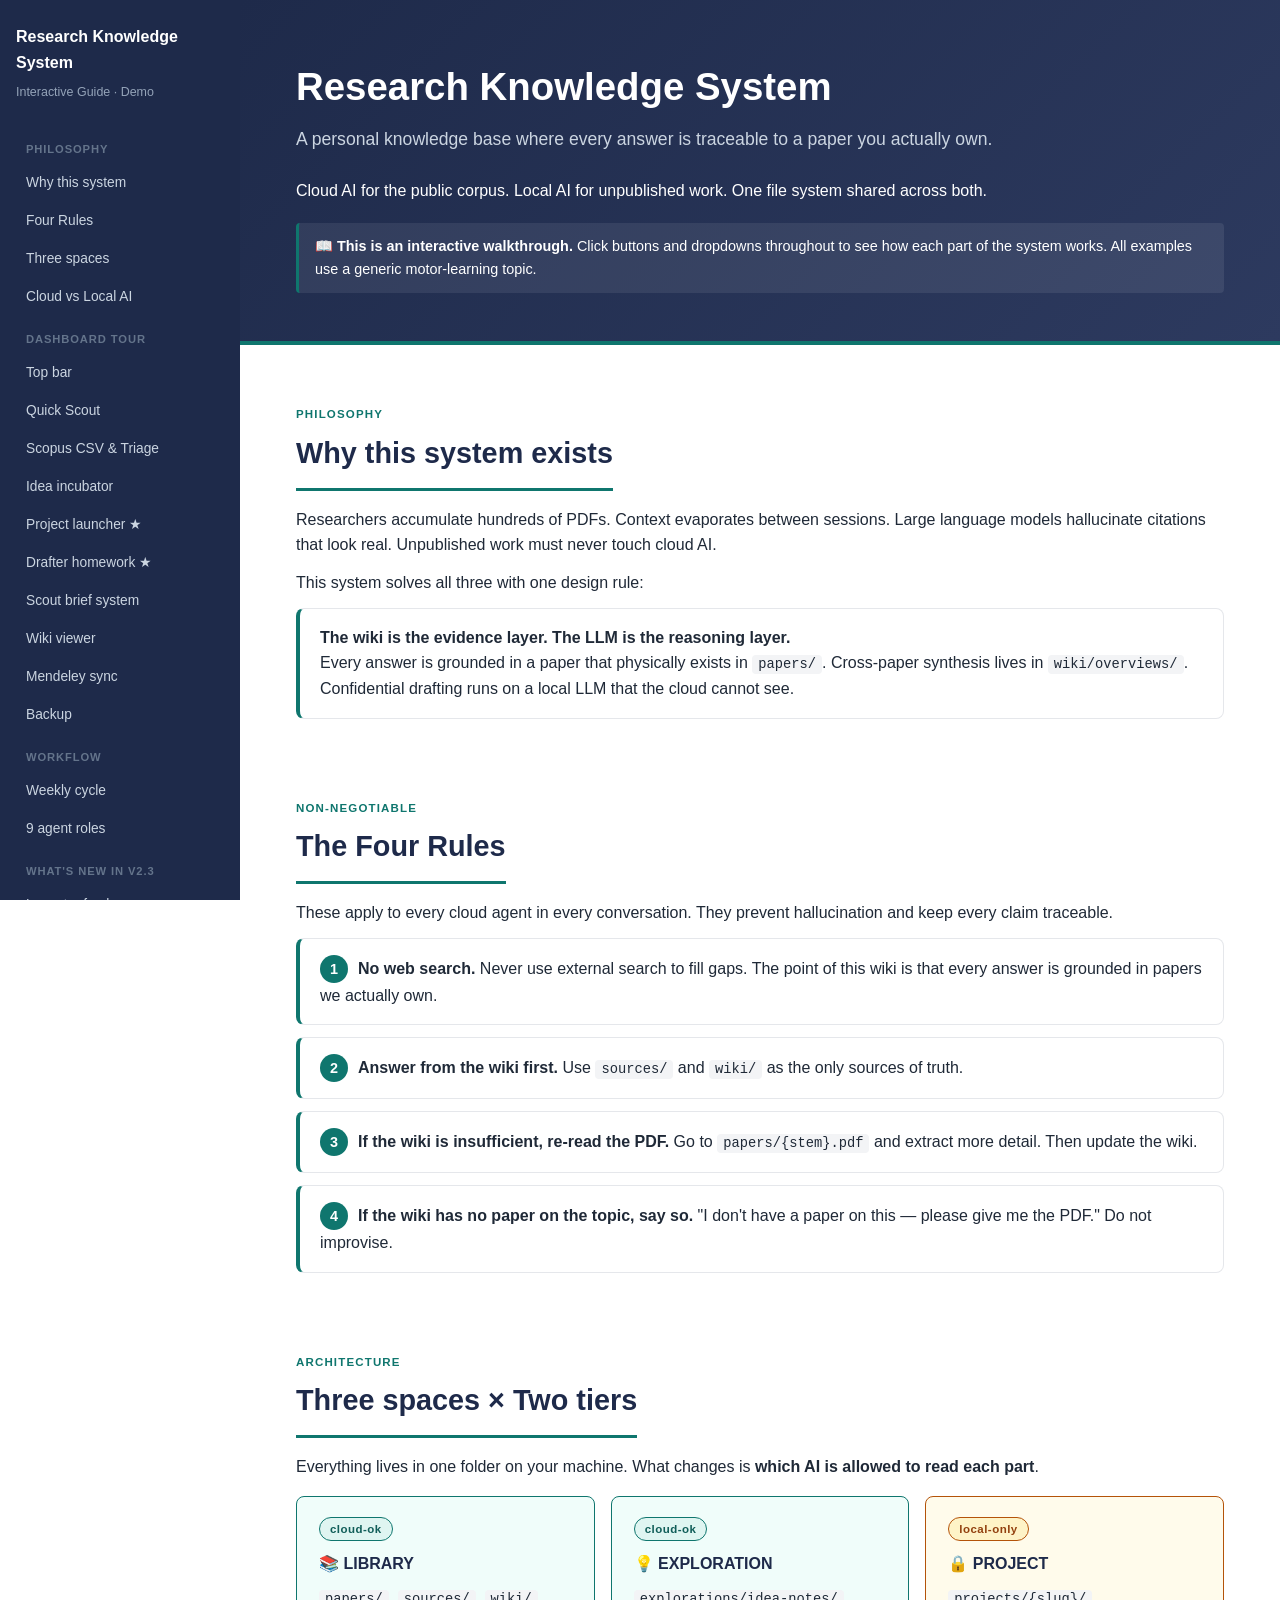
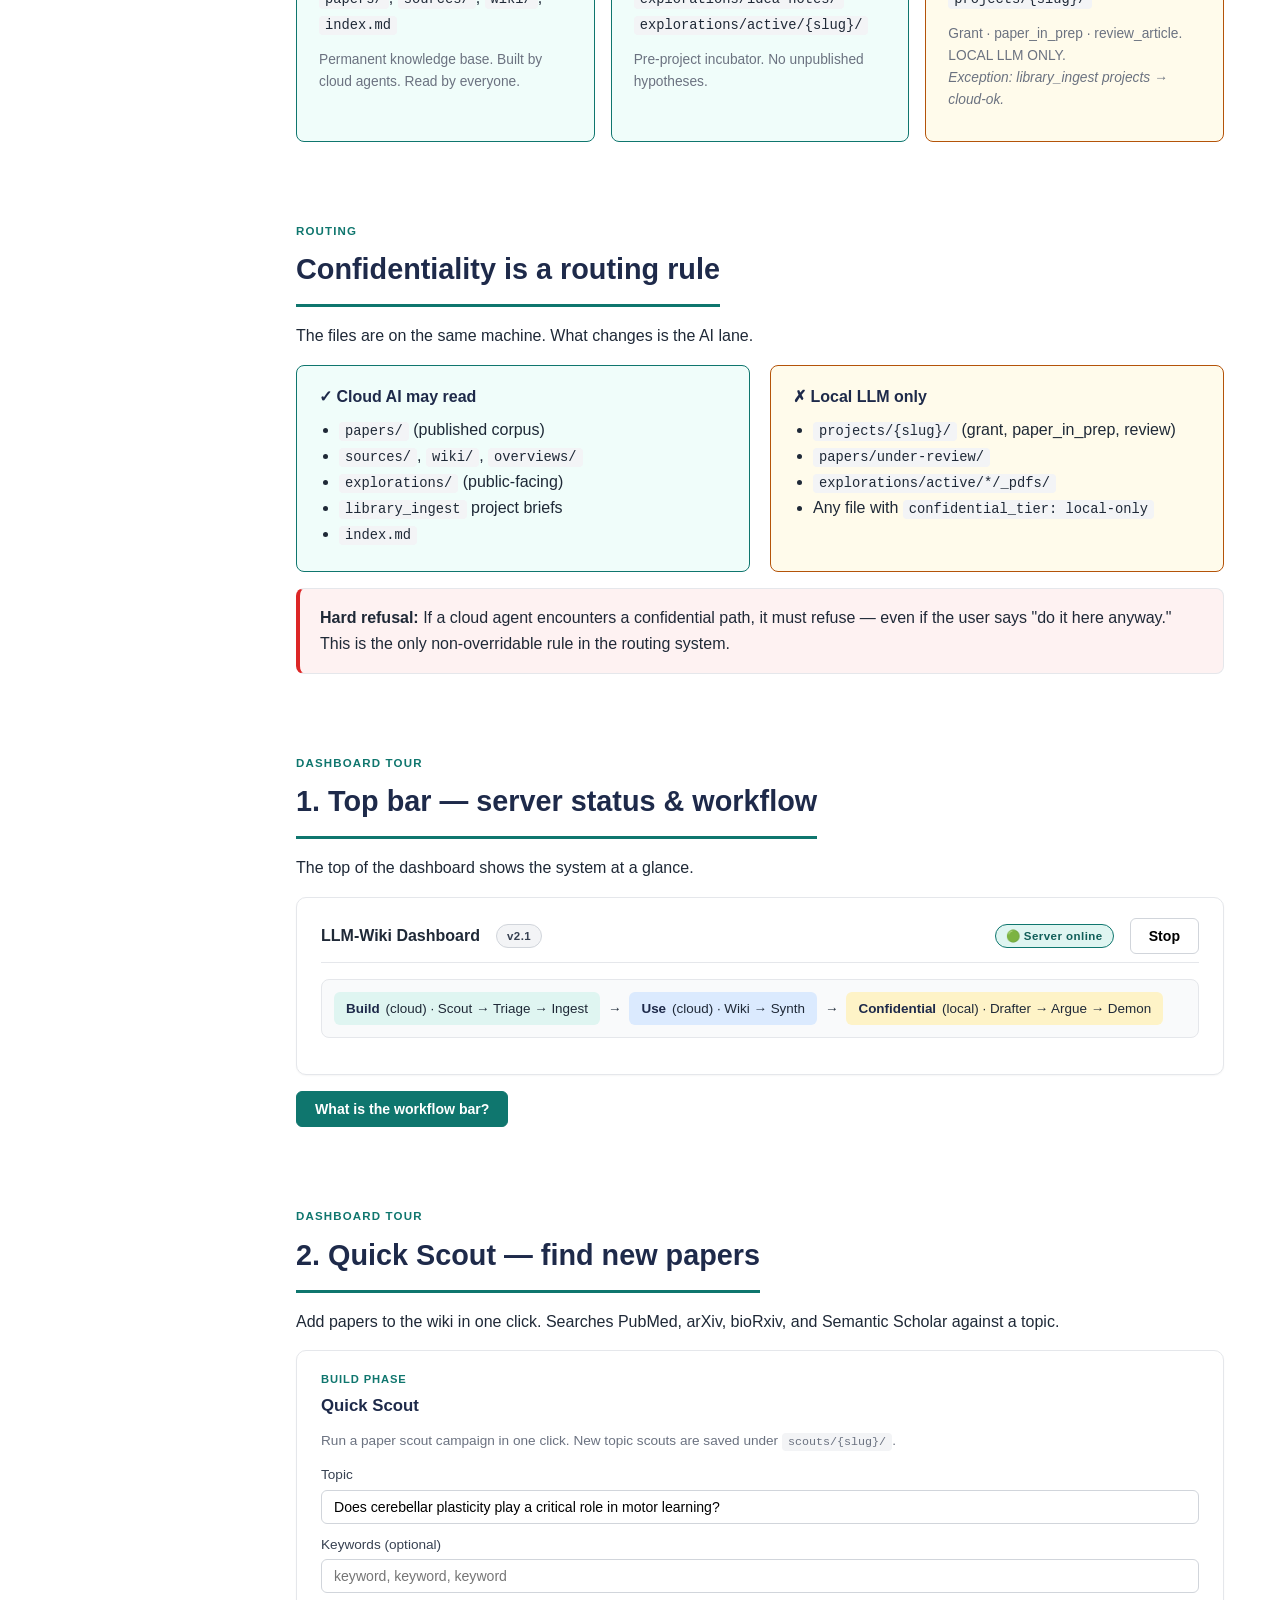
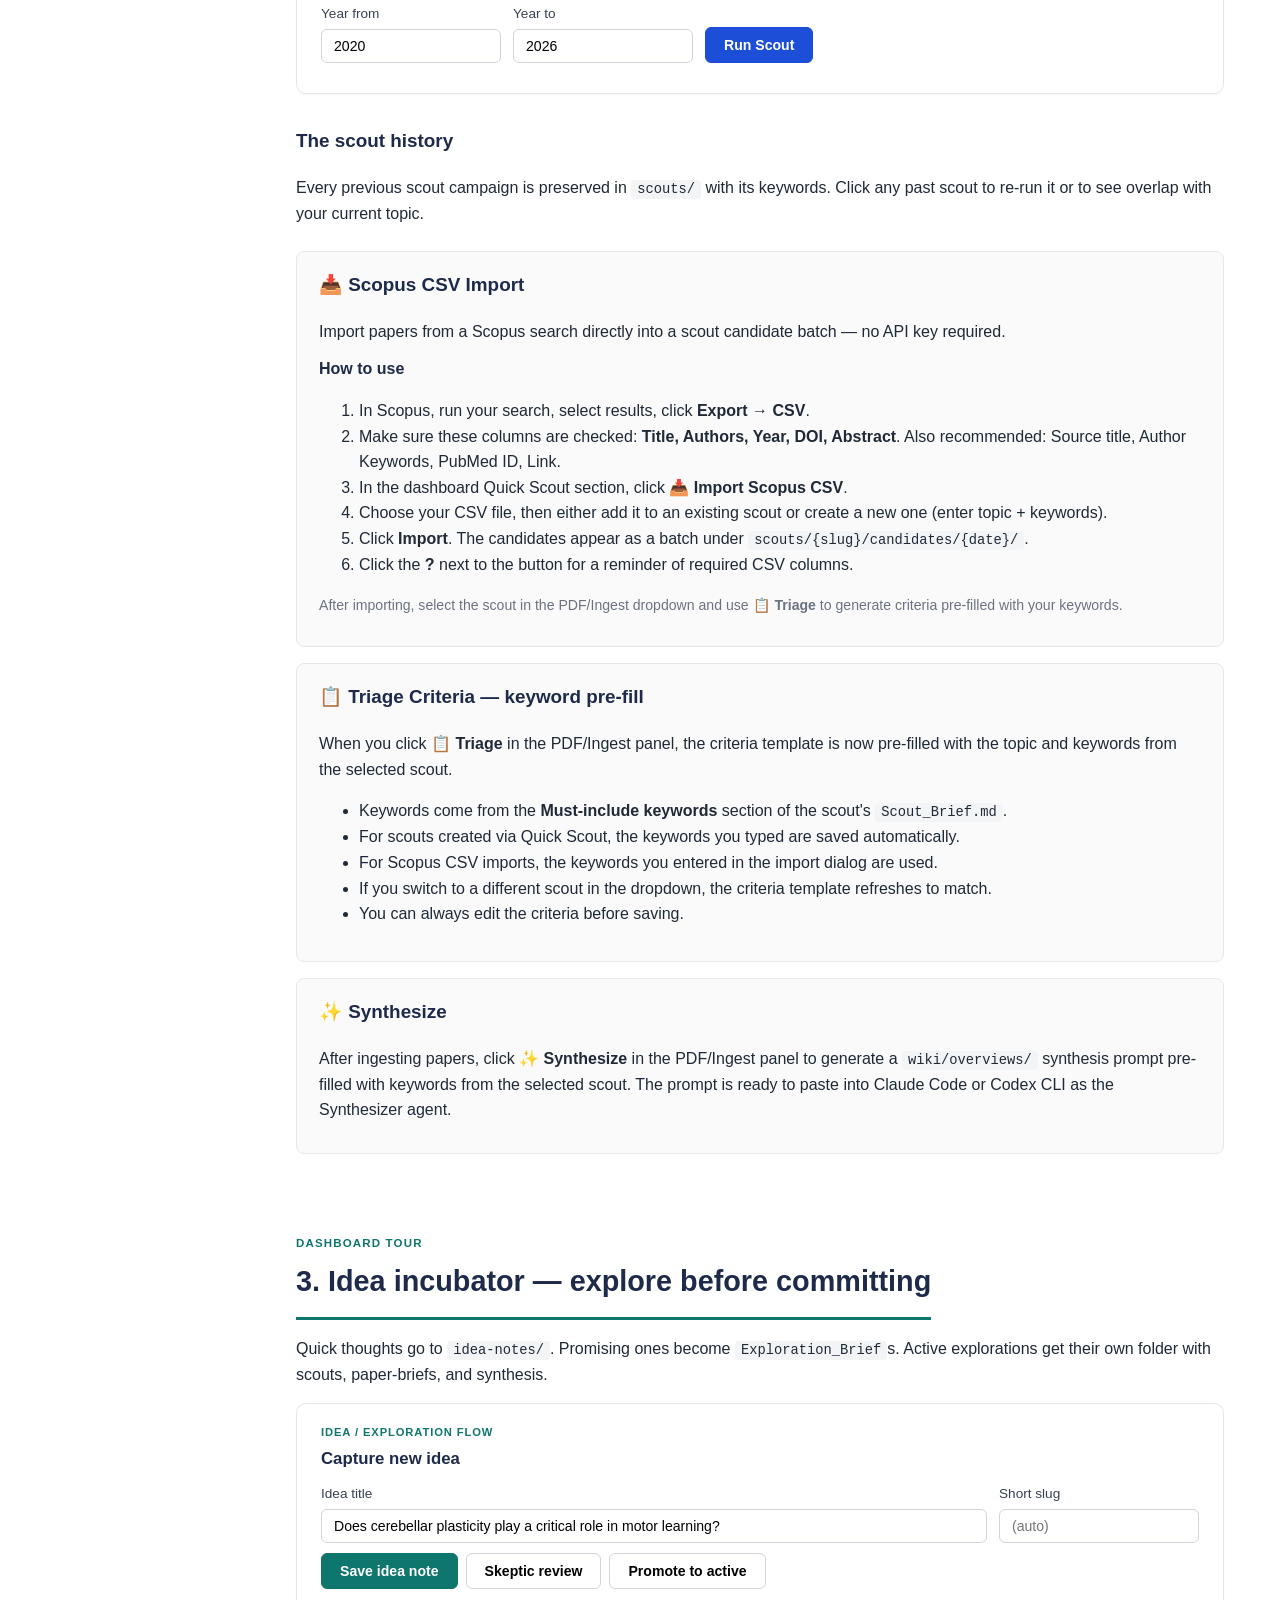
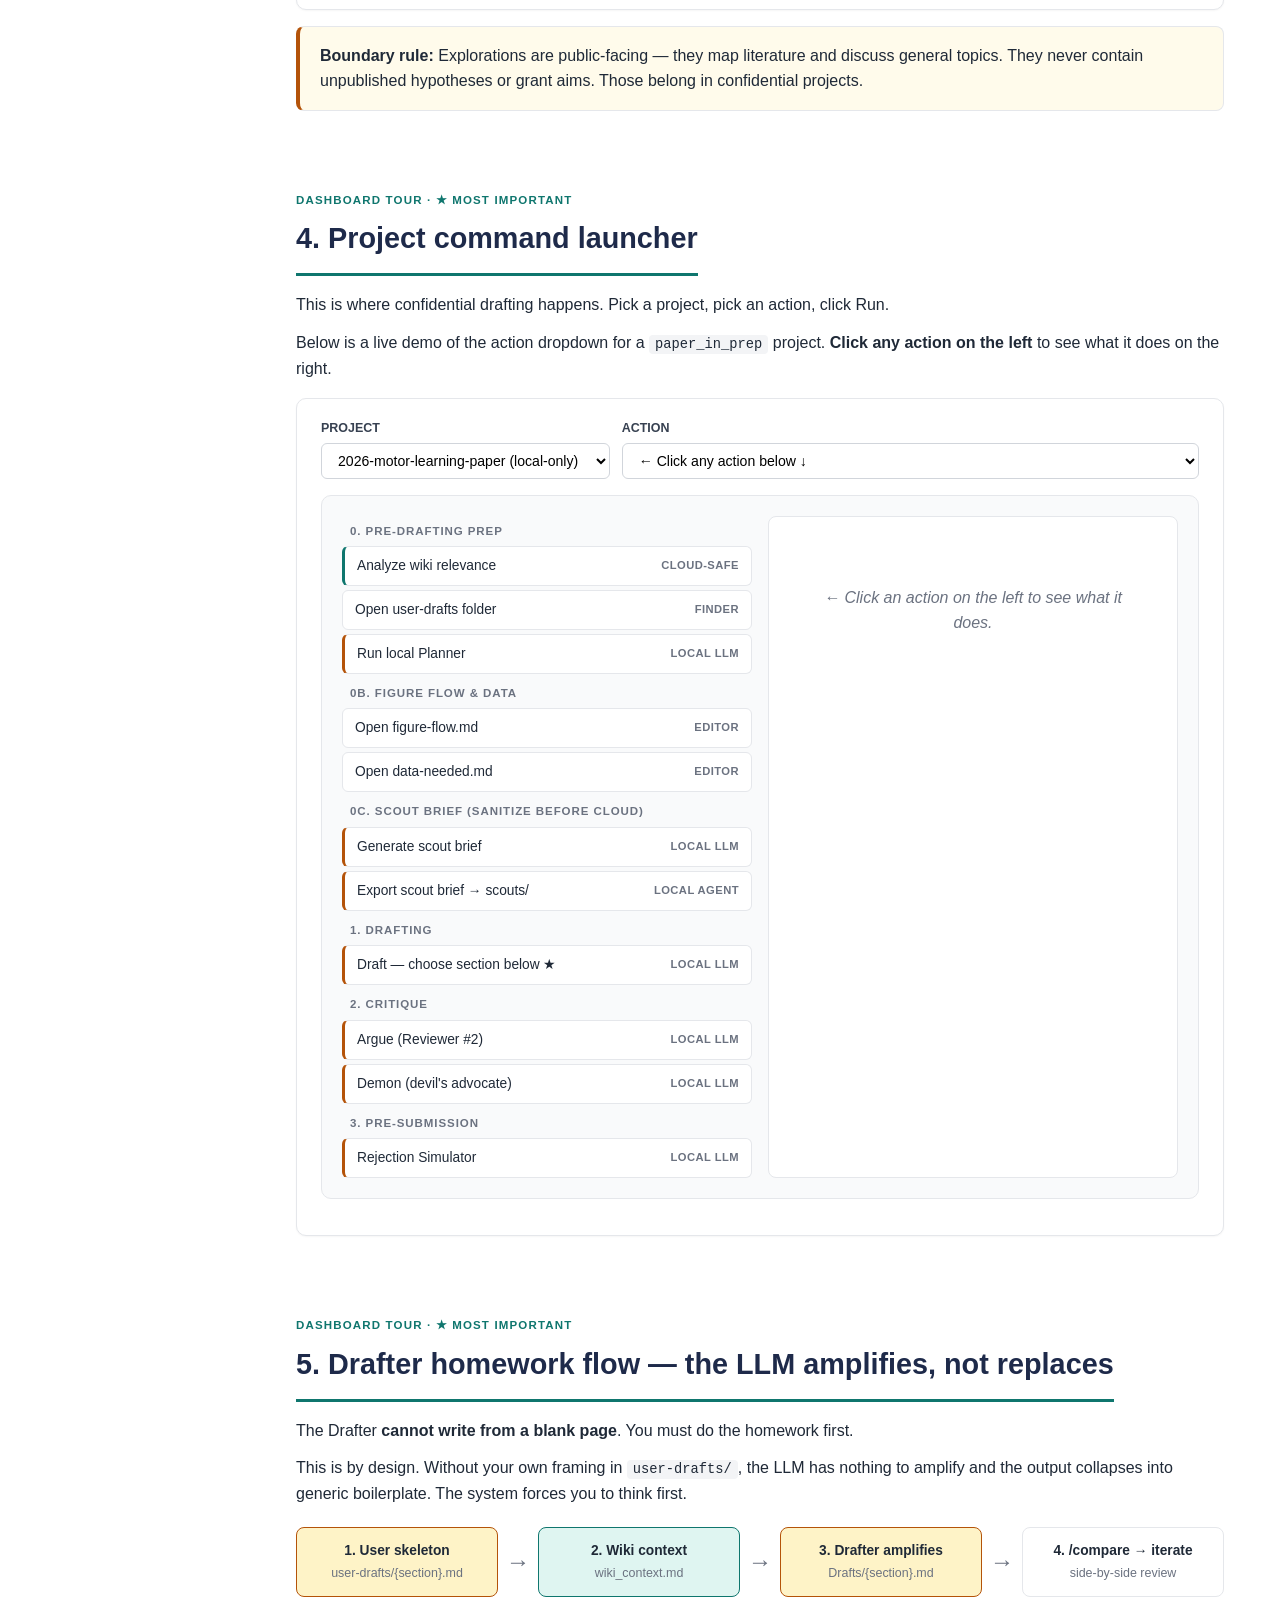
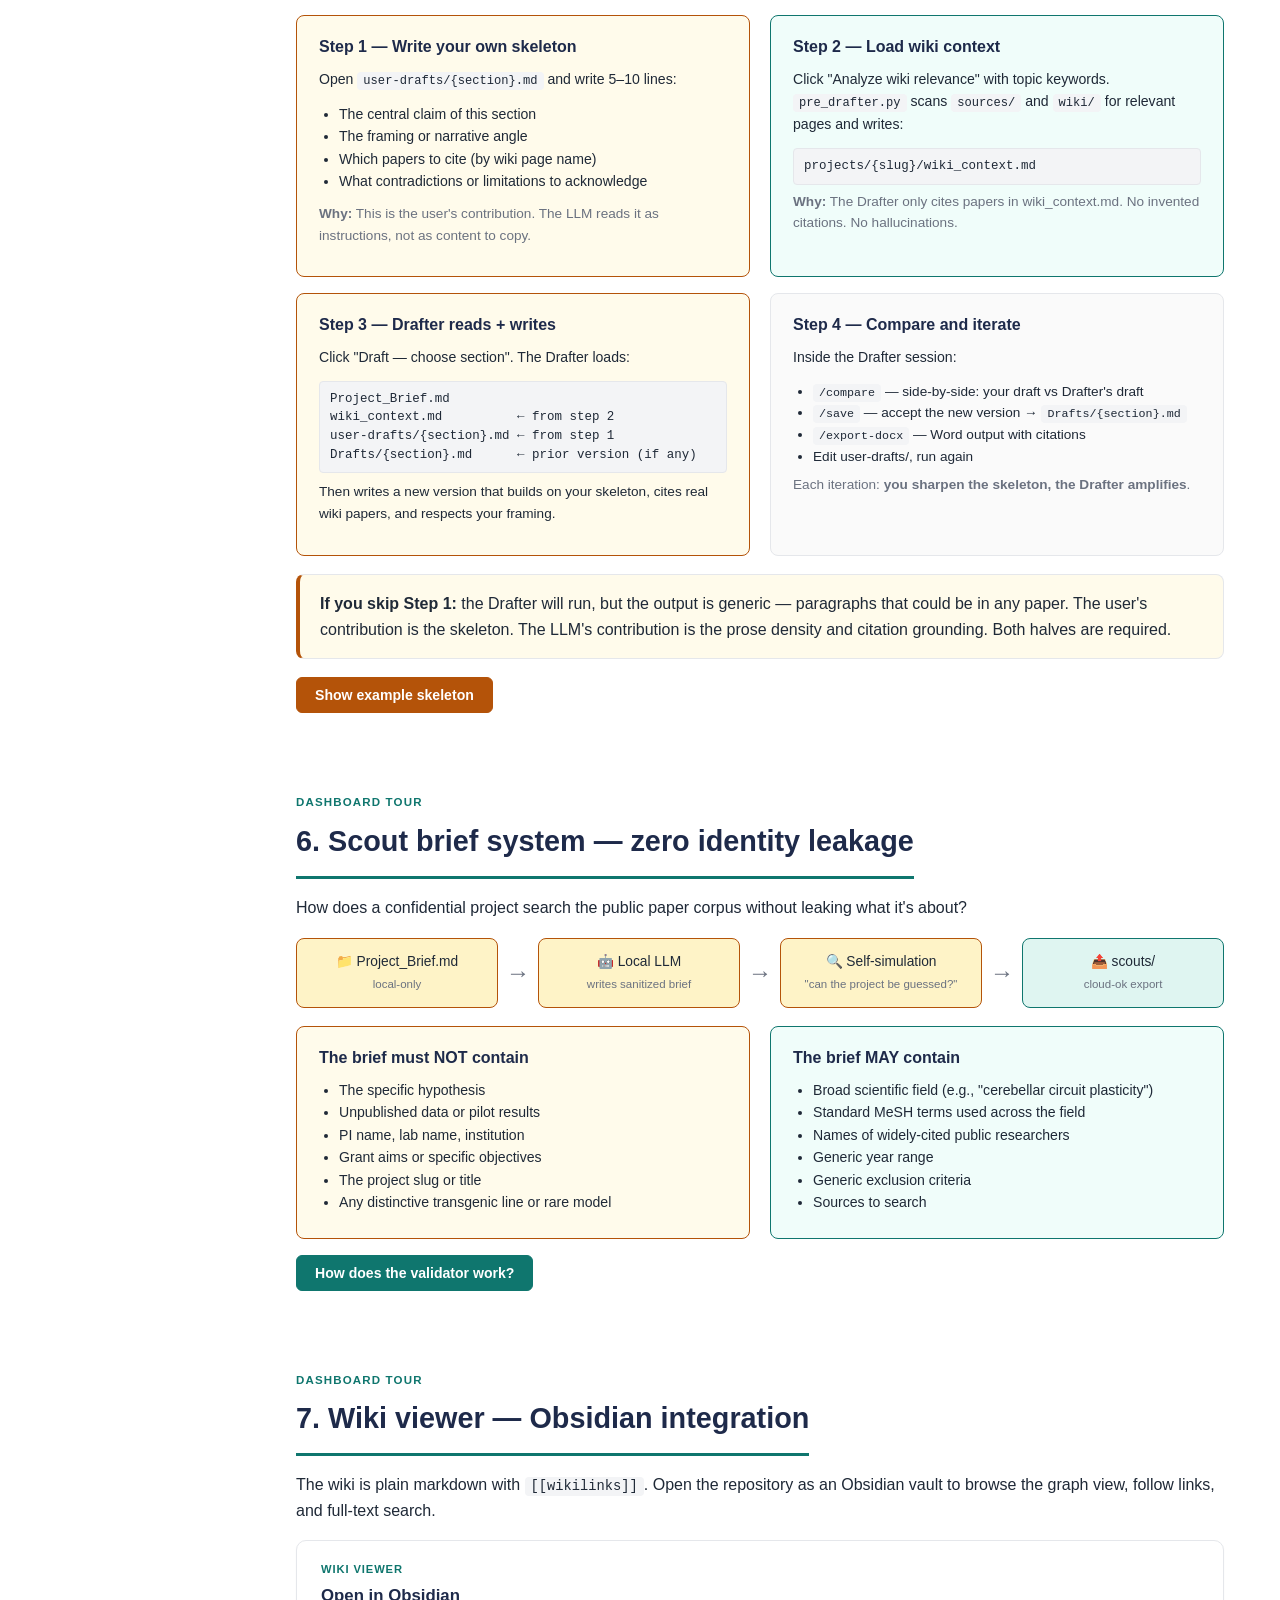
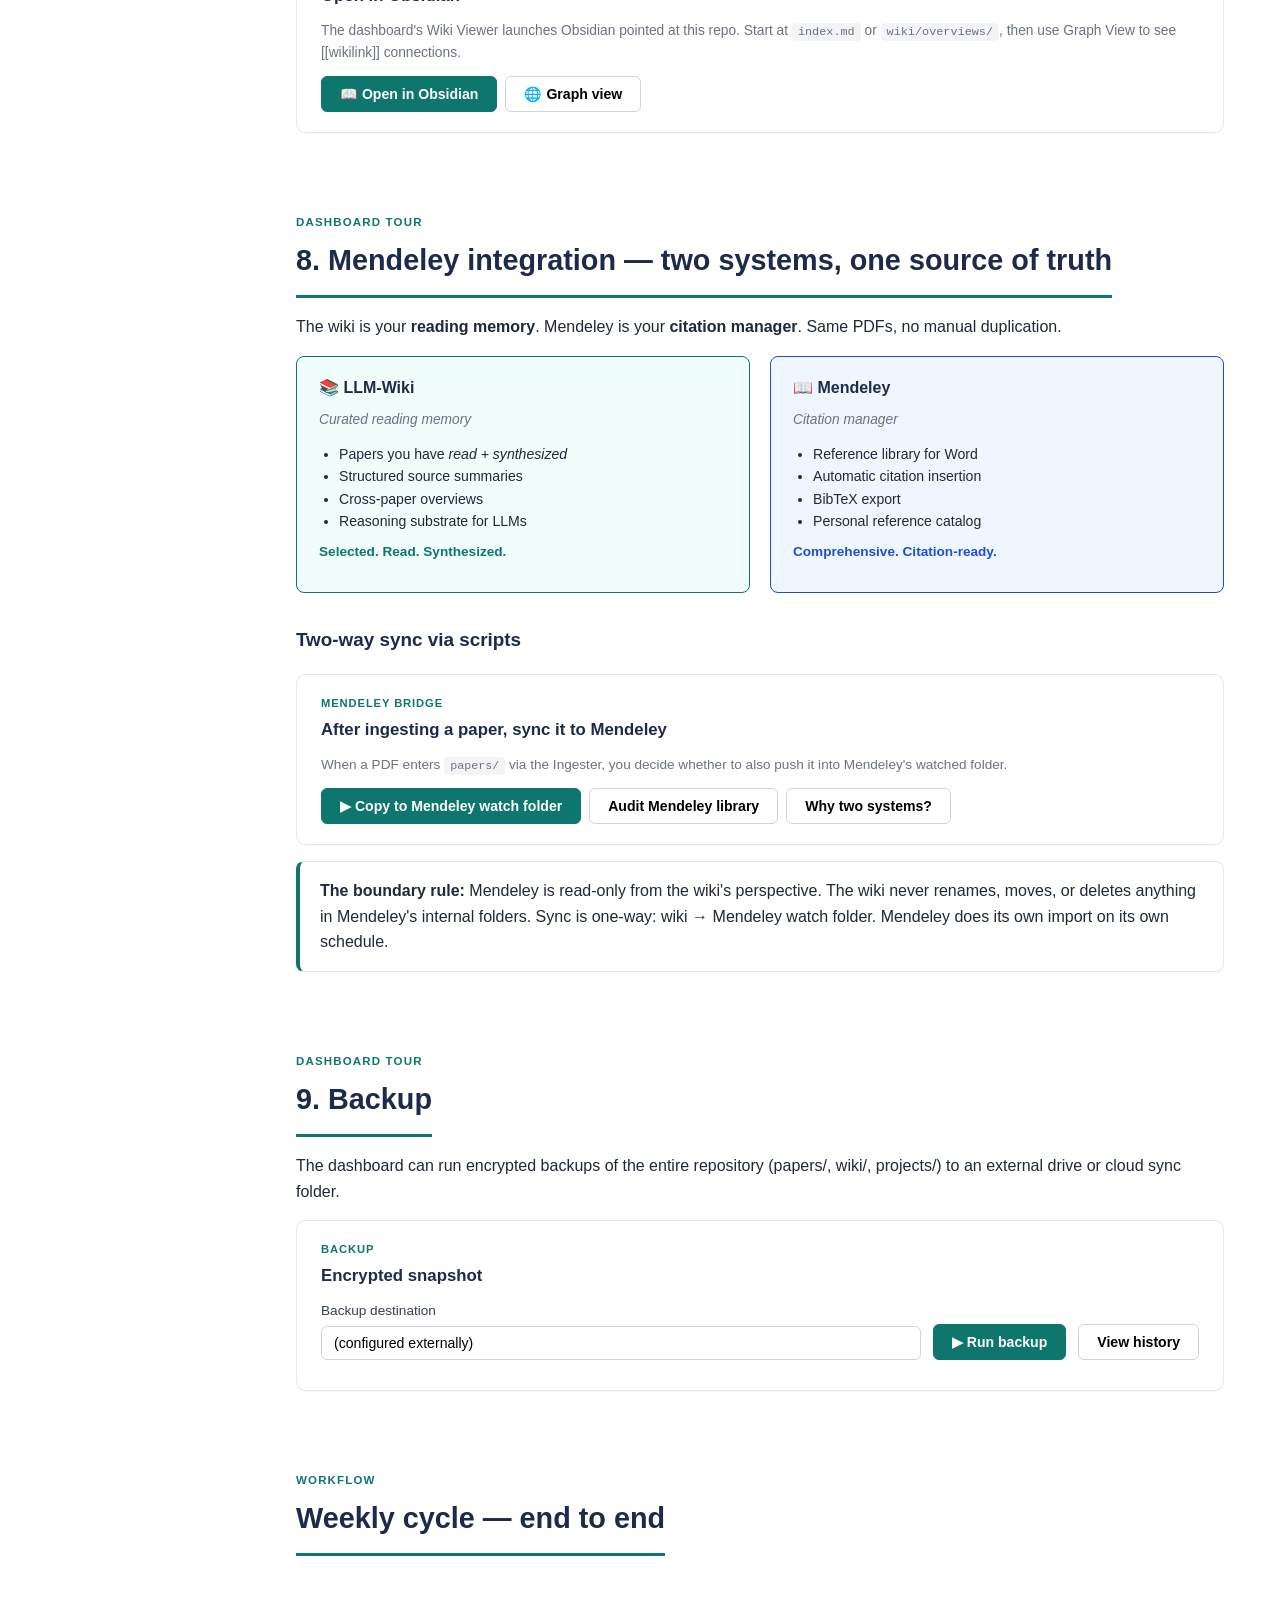
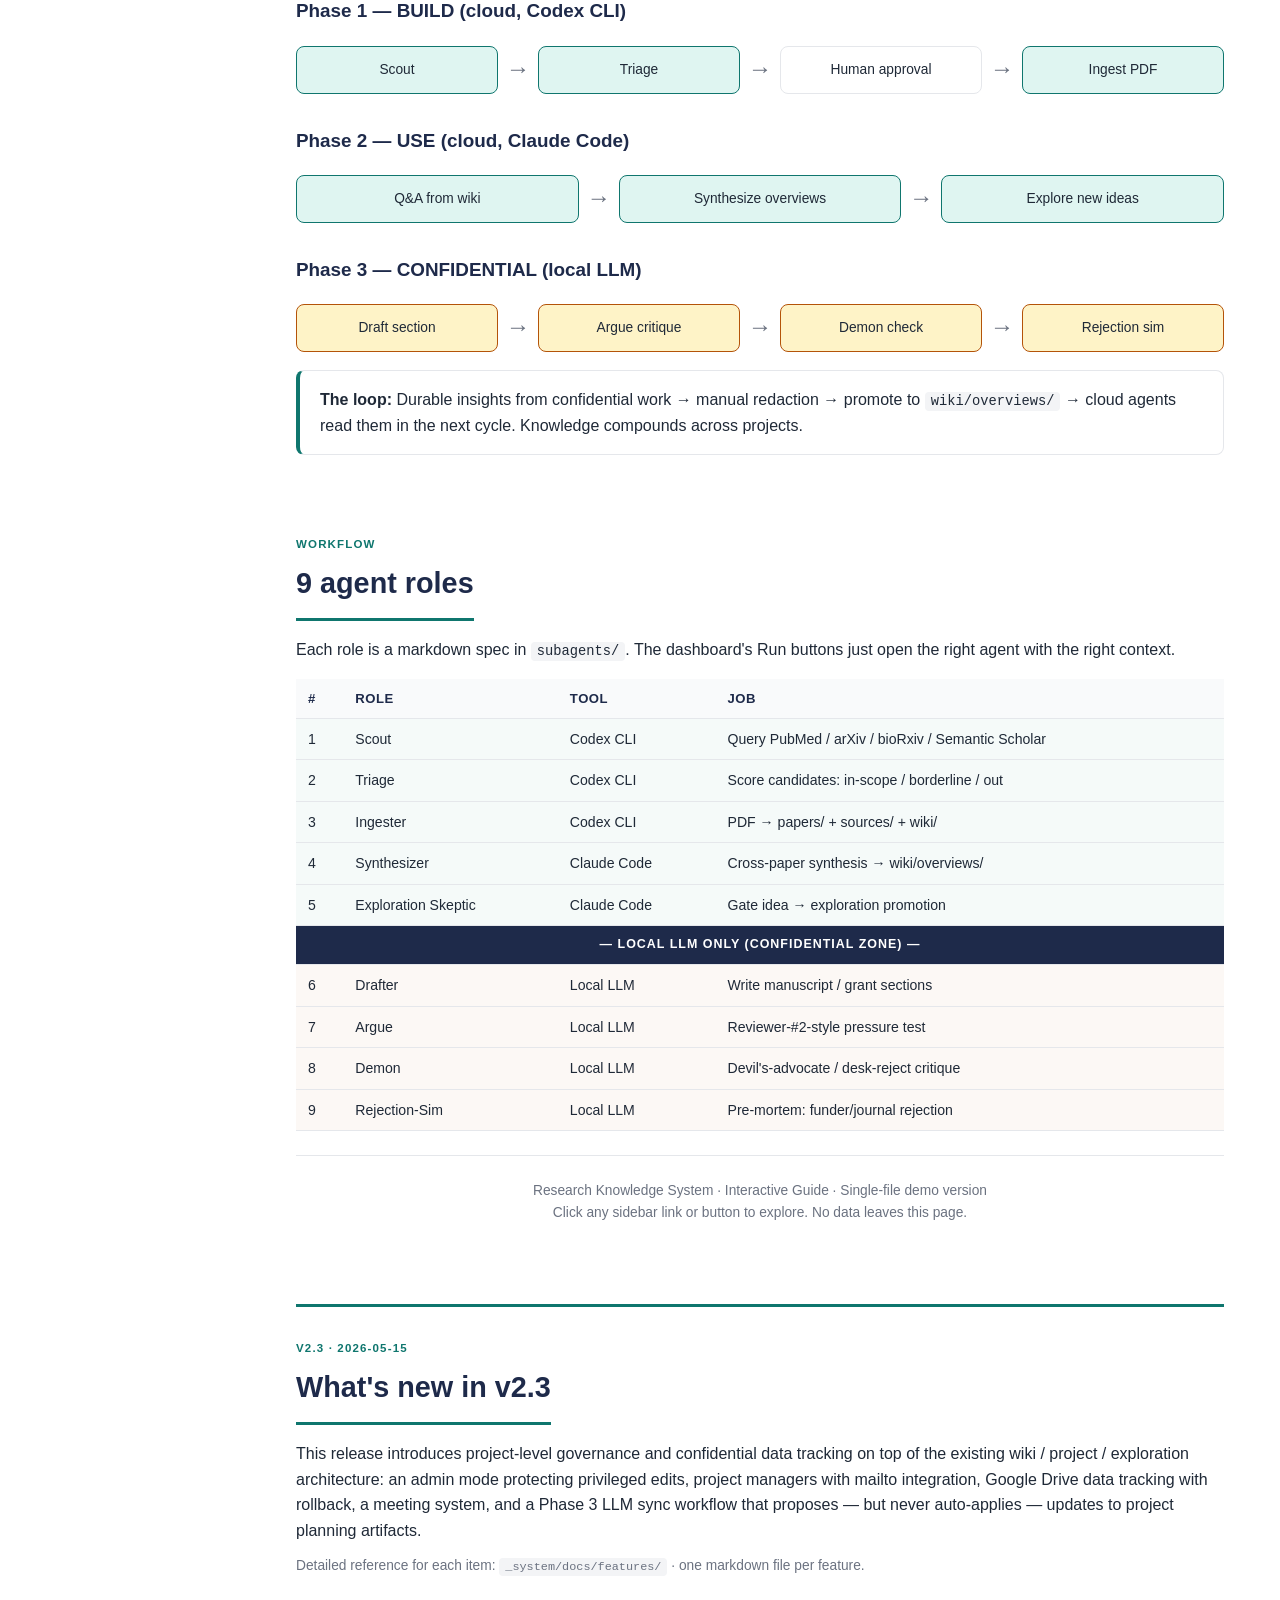
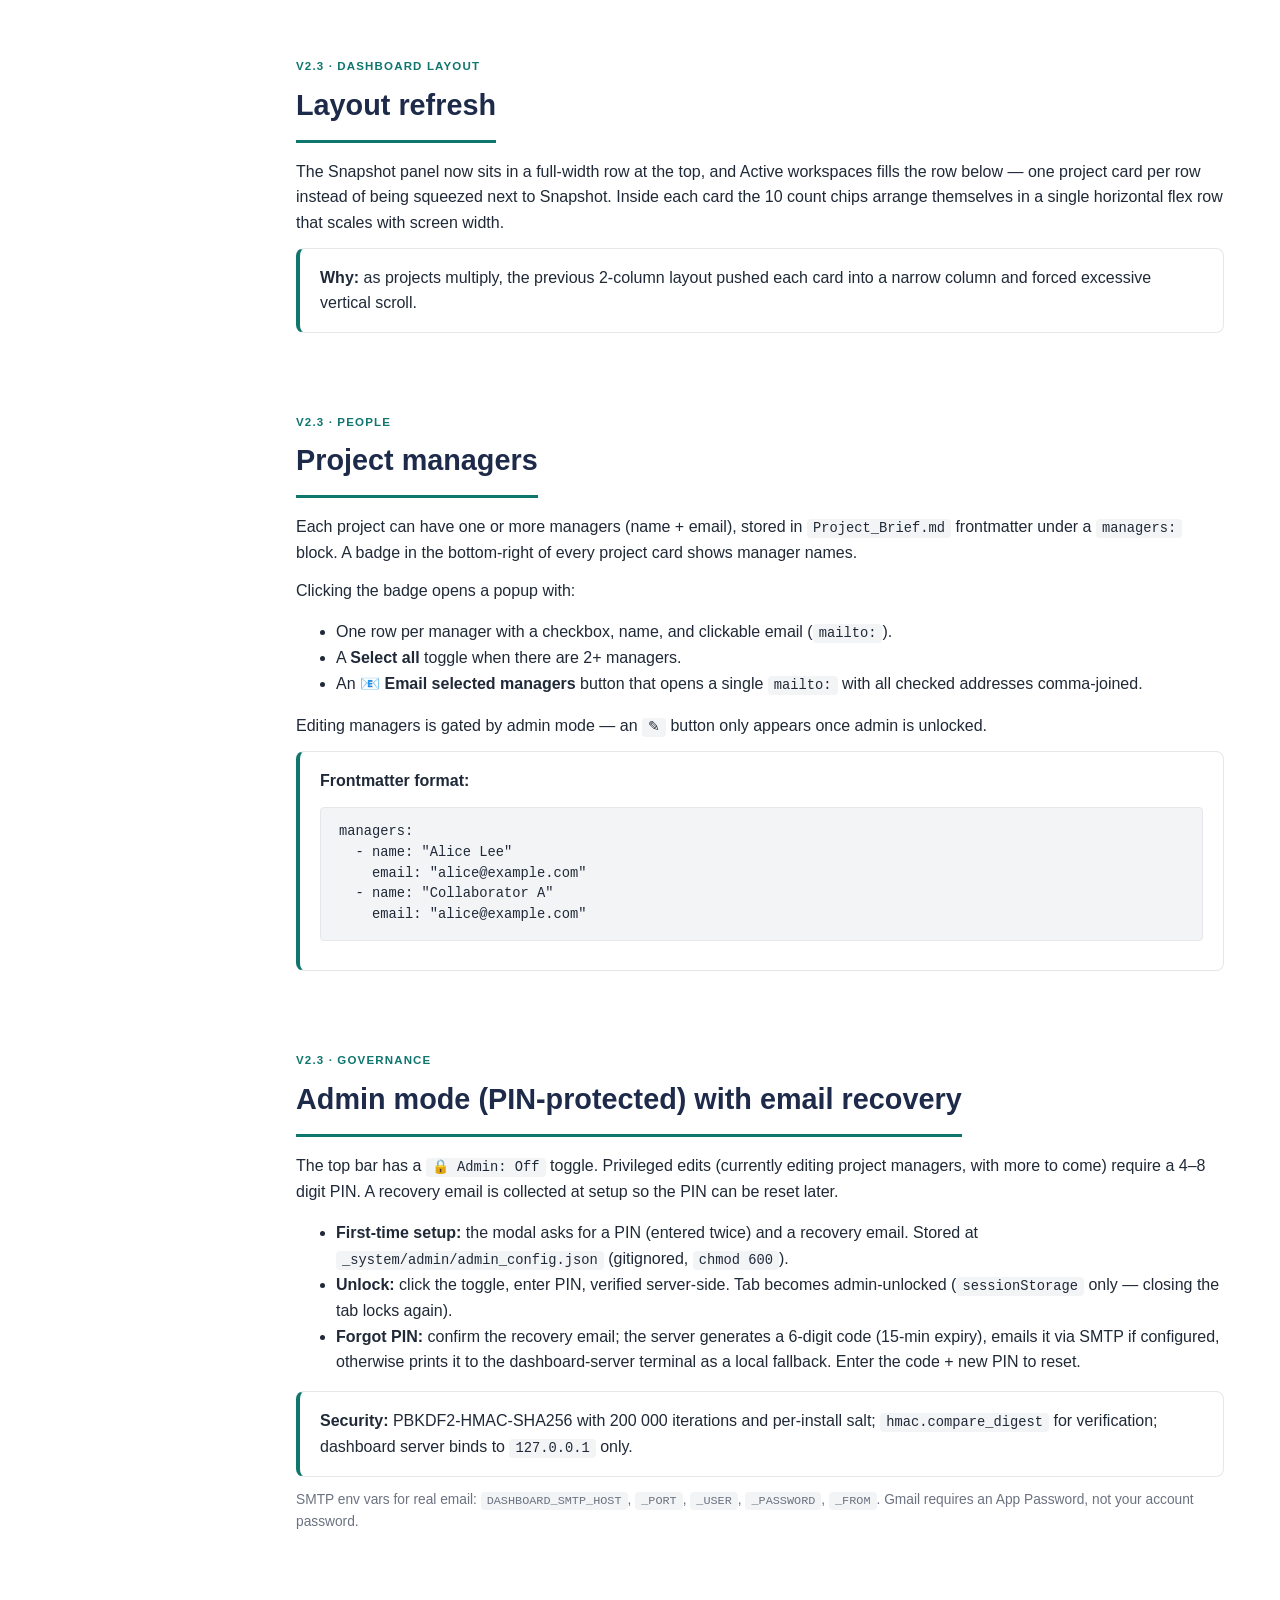
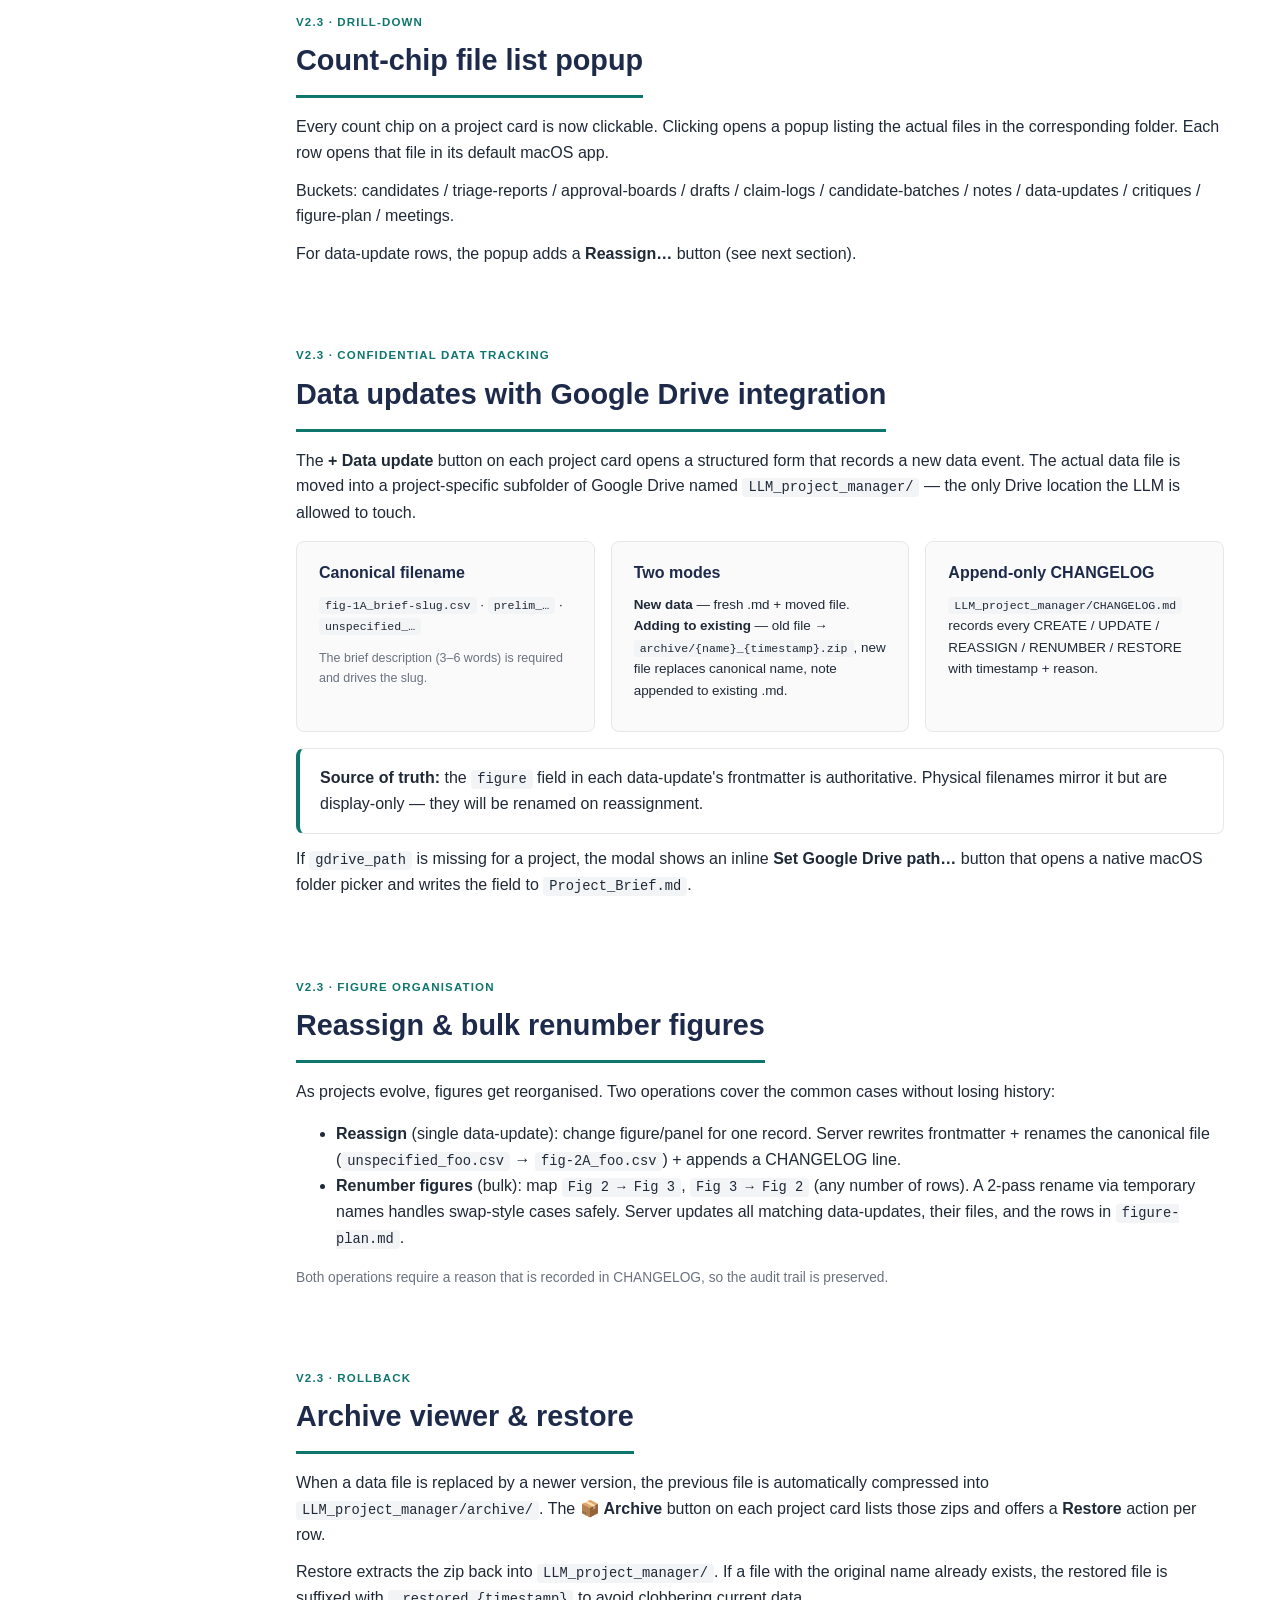
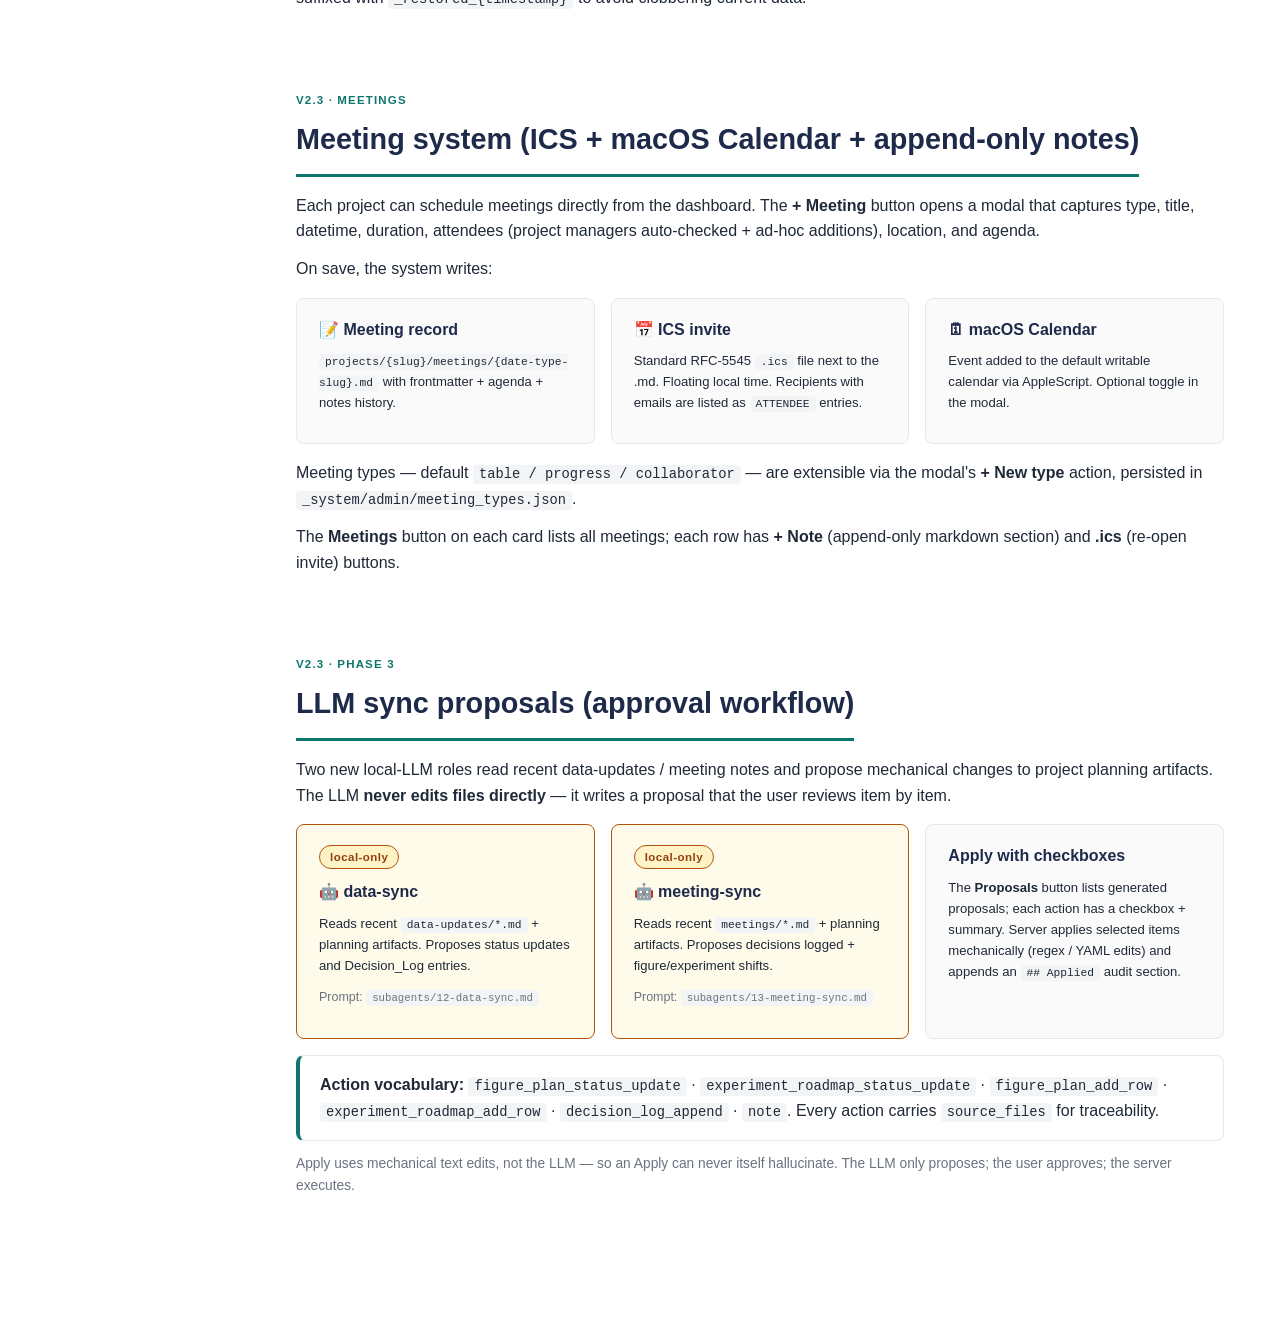
==== commit 70516492: "v2.3 — dashboard governance, data tracking, meeting system, LLM sync New features: - Layout refresh:" ====
--- a/_system/docs/Dashboard_Interactive_Guide.html
+++ b/_system/docs/Dashboard_Interactive_Guide.html
@@ -1,5 +1,5 @@
 <!DOCTYPE html>
-<html lang="ko">
+<html lang="en">
 <head>
 <meta charset="UTF-8">
 <meta name="viewport" content="width=device-width, initial-scale=1.0">
@@ -524,6 +524,7 @@
       <div class="group-label">Dashboard tour</div>
       <a href="#topbar">Top bar</a>
       <a href="#quick-scout">Quick Scout</a>
+      <a href="#scopus-triage">Scopus CSV &amp; Triage</a>
       <a href="#explorations">Idea incubator</a>
       <a href="#project-launcher">Project launcher ★</a>
       <a href="#drafter-homework">Drafter homework ★</a>
@@ -535,6 +536,17 @@
       <div class="group-label">Workflow</div>
       <a href="#weekly">Weekly cycle</a>
       <a href="#agents">9 agent roles</a>
+
+      <div class="group-label">What&apos;s new in v2.3</div>
+      <a href="#v23-layout">Layout refresh</a>
+      <a href="#v23-managers">Project managers</a>
+      <a href="#v23-admin">Admin PIN mode</a>
+      <a href="#v23-chips">Count-chip popups</a>
+      <a href="#v23-data">Data updates &amp; GDrive</a>
+      <a href="#v23-reassign">Reassign &amp; renumber</a>
+      <a href="#v23-archive">Archive &amp; restore</a>
+      <a href="#v23-meetings">Meeting system</a>
+      <a href="#v23-sync">LLM sync proposals</a>
     </nav>
   </aside>
 
@@ -686,7 +698,7 @@
 
         <div class="mock-form-row">
           <label><span>Topic</span>
-            <input class="mock-input" type="text" value="Does {topic} play a role in {phenomenon}?" readonly>
+            <input class="mock-input" type="text" value="Does cerebellar plasticity play a critical role in motor learning?" readonly>
           </label>
         </div>
         <div class="mock-form-row">
@@ -714,6 +726,39 @@
 
       <h3>The scout history</h3>
       <p>Every previous scout campaign is preserved in <code>scouts/</code> with its keywords. Click any past scout to re-run it or to see overlap with your current topic.</p>
+
+      <div id="scopus-triage" style="scroll-margin-top:20px"></div>
+      <div class="feature-card card" style="margin-top:24px">
+        <h3 style="margin-top:0">📥 Scopus CSV Import</h3>
+        <p>Import papers from a Scopus search directly into a scout candidate batch — no API key required.</p>
+        <h4>How to use</h4>
+        <ol>
+          <li>In Scopus, run your search, select results, click <strong>Export → CSV</strong>.</li>
+          <li>Make sure these columns are checked: <strong>Title, Authors, Year, DOI, Abstract</strong>. Also recommended: Source title, Author Keywords, PubMed ID, Link.</li>
+          <li>In the dashboard Quick Scout section, click <strong>📥 Import Scopus CSV</strong>.</li>
+          <li>Choose your CSV file, then either add it to an existing scout or create a new one (enter topic + keywords).</li>
+          <li>Click <strong>Import</strong>. The candidates appear as a batch under <code>scouts/{slug}/candidates/{date}/</code>.</li>
+          <li>Click the <strong>?</strong> next to the button for a reminder of required CSV columns.</li>
+        </ol>
+        <p class="tip" style="font-size:0.88rem; color:var(--muted)">After importing, select the scout in the PDF/Ingest dropdown and use <strong>📋 Triage</strong> to generate criteria pre-filled with your keywords.</p>
+      </div>
+
+      <div class="feature-card card" style="margin-top:16px">
+        <h3 style="margin-top:0">📋 Triage Criteria — keyword pre-fill</h3>
+        <p>When you click <strong>📋 Triage</strong> in the PDF/Ingest panel, the criteria template is now pre-filled with the topic and keywords from the selected scout.</p>
+        <ul>
+          <li>Keywords come from the <strong>Must-include keywords</strong> section of the scout's <code>Scout_Brief.md</code>.</li>
+          <li>For scouts created via Quick Scout, the keywords you typed are saved automatically.</li>
+          <li>For Scopus CSV imports, the keywords you entered in the import dialog are used.</li>
+          <li>If you switch to a different scout in the dropdown, the criteria template refreshes to match.</li>
+          <li>You can always edit the criteria before saving.</li>
+        </ul>
+      </div>
+
+      <div class="feature-card card" style="margin-top:16px">
+        <h3 style="margin-top:0">✨ Synthesize</h3>
+        <p>After ingesting papers, click <strong>✨ Synthesize</strong> in the PDF/Ingest panel to generate a <code>wiki/overviews/</code> synthesis prompt pre-filled with keywords from the selected scout. The prompt is ready to paste into Claude Code or Codex CLI as the Synthesizer agent.</p>
+      </div>
     </section>
 
     <!-- ── Section: Explorations ── -->
@@ -727,7 +772,7 @@
         <h4>Capture new idea</h4>
         <div class="mock-form-row">
           <label><span>Idea title</span>
-            <input class="mock-input" type="text" value="Does {topic} play a role in {phenomenon}?" readonly>
+            <input class="mock-input" type="text" value="Does cerebellar plasticity play a critical role in motor learning?" readonly>
           </label>
           <label style="max-width:200px"><span>Short slug</span>
             <input class="mock-input" type="text" placeholder="(auto)" readonly>
@@ -932,16 +977,16 @@
       <div class="info-popup amber" id="homework-example">
         <h5>Example: user-drafts/introduction.md (skeleton, ~8 lines)</h5>
 <pre style="font-size:0.82rem; margin-top:8px; background:#fff">## Central claim
-{Topic} is necessary, not just sufficient, for {phenomenon}.
+Cerebellar plasticity is necessary, not just sufficient, for motor learning.
 
 ## Framing
 Open with the long-running uncertainty: necessity vs sufficiency.
 Then narrow to recent loss-of-function evidence.
 
 ## Papers to cite (wiki page names)
-- topic-a/{paper1}.md
+- cerebellar-circuits/{paper1}.md
 - methods/{paper2}.md
-- overviews/your-overview.md  (synthesis)
+- overviews/cerebellar-learning.md  (synthesis)
 
 ## Limitation to acknowledge
 Optogenetic timing constraints — cite {paper3}.md
@@ -983,7 +1028,7 @@
         <div class="card cloud">
           <h4>The brief MAY contain</h4>
           <ul style="margin:6px 0; padding-left:20px; font-size:0.88rem;">
-            <li>Broad scientific field (e.g., "your research area AND method")</li>
+            <li>Broad scientific field (e.g., "cerebellar circuit plasticity")</li>
             <li>Standard MeSH terms used across the field</li>
             <li>Names of widely-cited public researchers</li>
             <li>Generic year range</li>
@@ -1203,6 +1248,154 @@
         Research Knowledge System · Interactive Guide · Single-file demo version<br>
         Click any sidebar link or button to explore. No data leaves this page.
       </p>
+    </section>
+
+    <!-- ════════════════════════════════════════════════════════════════
+         WHAT'S NEW IN v2.3
+         ════════════════════════════════════════════════════════════════ -->
+    <section id="v23-intro" style="margin-top:48px;border-top:3px solid var(--teal);padding-top:24px;">
+      <p class="section-kicker">v2.3 · 2026-05-15</p>
+      <h2>What&apos;s new in v2.3</h2>
+      <p>This release introduces project-level governance and confidential data tracking on top of the existing wiki / project / exploration architecture: an admin mode protecting privileged edits, project managers with mailto integration, Google Drive data tracking with rollback, a meeting system, and a Phase 3 LLM sync workflow that proposes — but never auto-applies — updates to project planning artifacts.</p>
+      <p style="font-size:0.86rem;color:var(--muted)">Detailed reference for each item: <code>_system/docs/features/</code> · one markdown file per feature.</p>
+    </section>
+
+    <section id="v23-layout">
+      <p class="section-kicker">v2.3 · Dashboard layout</p>
+      <h2>Layout refresh</h2>
+      <p>The Snapshot panel now sits in a full-width row at the top, and Active workspaces fills the row below — one project card per row instead of being squeezed next to Snapshot. Inside each card the 10 count chips arrange themselves in a single horizontal flex row that scales with screen width.</p>
+      <div class="rule-block"><strong>Why:</strong> as projects multiply, the previous 2-column layout pushed each card into a narrow column and forced excessive vertical scroll.</div>
+    </section>
+
+    <section id="v23-managers">
+      <p class="section-kicker">v2.3 · People</p>
+      <h2>Project managers</h2>
+      <p>Each project can have one or more managers (name + email), stored in <code>Project_Brief.md</code> frontmatter under a <code>managers:</code> block. A badge in the bottom-right of every project card shows manager names.</p>
+      <p>Clicking the badge opens a popup with:</p>
+      <ul>
+        <li>One row per manager with a checkbox, name, and clickable email (<code>mailto:</code>).</li>
+        <li>A <strong>Select all</strong> toggle when there are 2+ managers.</li>
+        <li>An <strong>📧 Email selected managers</strong> button that opens a single <code>mailto:</code> with all checked addresses comma-joined.</li>
+      </ul>
+      <p>Editing managers is gated by admin mode — an <code>✎</code> button only appears once admin is unlocked.</p>
+      <div class="rule-block"><strong>Frontmatter format:</strong>
+<pre>managers:
+  - name: "Alice Lee"
+    email: "alice@example.com"
+  - name: "Collaborator A"
+    email: "alice@example.com"</pre>
+      </div>
+    </section>
+
+    <section id="v23-admin">
+      <p class="section-kicker">v2.3 · Governance</p>
+      <h2>Admin mode (PIN-protected) with email recovery</h2>
+      <p>The top bar has a <code>🔒 Admin: Off</code> toggle. Privileged edits (currently editing project managers, with more to come) require a 4–8 digit PIN. A recovery email is collected at setup so the PIN can be reset later.</p>
+      <ul>
+        <li><strong>First-time setup:</strong> the modal asks for a PIN (entered twice) and a recovery email. Stored at <code>_system/admin/admin_config.json</code> (gitignored, <code>chmod 600</code>).</li>
+        <li><strong>Unlock:</strong> click the toggle, enter PIN, verified server-side. Tab becomes admin-unlocked (<code>sessionStorage</code> only — closing the tab locks again).</li>
+        <li><strong>Forgot PIN:</strong> confirm the recovery email; the server generates a 6-digit code (15-min expiry), emails it via SMTP if configured, otherwise prints it to the dashboard-server terminal as a local fallback. Enter the code + new PIN to reset.</li>
+      </ul>
+      <div class="rule-block"><strong>Security:</strong> PBKDF2-HMAC-SHA256 with 200 000 iterations and per-install salt; <code>hmac.compare_digest</code> for verification; dashboard server binds to <code>127.0.0.1</code> only.</div>
+      <p style="font-size:0.86rem;color:var(--muted)">SMTP env vars for real email: <code>DASHBOARD_SMTP_HOST</code>, <code>_PORT</code>, <code>_USER</code>, <code>_PASSWORD</code>, <code>_FROM</code>. Gmail requires an App Password, not your account password.</p>
+    </section>
+
+    <section id="v23-chips">
+      <p class="section-kicker">v2.3 · Drill-down</p>
+      <h2>Count-chip file list popup</h2>
+      <p>Every count chip on a project card is now clickable. Clicking opens a popup listing the actual files in the corresponding folder. Each row opens that file in its default macOS app.</p>
+      <p>Buckets: candidates / triage-reports / approval-boards / drafts / claim-logs / candidate-batches / notes / data-updates / critiques / figure-plan / meetings.</p>
+      <p>For data-update rows, the popup adds a <strong>Reassign…</strong> button (see next section).</p>
+    </section>
+
+    <section id="v23-data">
+      <p class="section-kicker">v2.3 · Confidential data tracking</p>
+      <h2>Data updates with Google Drive integration</h2>
+      <p>The <strong>+ Data update</strong> button on each project card opens a structured form that records a new data event. The actual data file is moved into a project-specific subfolder of Google Drive named <code>LLM_project_manager/</code> — the only Drive location the LLM is allowed to touch.</p>
+      <div class="grid-3">
+        <div class="card">
+          <h4 style="margin-top:0">Canonical filename</h4>
+          <p style="font-size:0.84rem"><code>fig-1A_brief-slug.csv</code> &middot; <code>prelim_…</code> &middot; <code>unspecified_…</code></p>
+          <p style="font-size:0.78rem;color:var(--muted)">The brief description (3–6 words) is required and drives the slug.</p>
+        </div>
+        <div class="card">
+          <h4 style="margin-top:0">Two modes</h4>
+          <p style="font-size:0.84rem"><strong>New data</strong> — fresh .md + moved file.<br><strong>Adding to existing</strong> — old file → <code>archive/{name}_{timestamp}.zip</code>, new file replaces canonical name, note appended to existing .md.</p>
+        </div>
+        <div class="card">
+          <h4 style="margin-top:0">Append-only CHANGELOG</h4>
+          <p style="font-size:0.84rem"><code>LLM_project_manager/CHANGELOG.md</code> records every CREATE / UPDATE / REASSIGN / RENUMBER / RESTORE with timestamp + reason.</p>
+        </div>
+      </div>
+      <div class="rule-block"><strong>Source of truth:</strong> the <code>figure</code> field in each data-update's frontmatter is authoritative. Physical filenames mirror it but are display-only — they will be renamed on reassignment.</div>
+      <p>If <code>gdrive_path</code> is missing for a project, the modal shows an inline <strong>Set Google Drive path…</strong> button that opens a native macOS folder picker and writes the field to <code>Project_Brief.md</code>.</p>
+    </section>
+
+    <section id="v23-reassign">
+      <p class="section-kicker">v2.3 · Figure organisation</p>
+      <h2>Reassign &amp; bulk renumber figures</h2>
+      <p>As projects evolve, figures get reorganised. Two operations cover the common cases without losing history:</p>
+      <ul>
+        <li><strong>Reassign</strong> (single data-update): change figure/panel for one record. Server rewrites frontmatter + renames the canonical file (<code>unspecified_foo.csv</code> → <code>fig-2A_foo.csv</code>) + appends a CHANGELOG line.</li>
+        <li><strong>Renumber figures</strong> (bulk): map <code>Fig 2 → Fig 3</code>, <code>Fig 3 → Fig 2</code> (any number of rows). A 2-pass rename via temporary names handles swap-style cases safely. Server updates all matching data-updates, their files, and the rows in <code>figure-plan.md</code>.</li>
+      </ul>
+      <p style="font-size:0.86rem;color:var(--muted)">Both operations require a reason that is recorded in CHANGELOG, so the audit trail is preserved.</p>
+    </section>
+
+    <section id="v23-archive">
+      <p class="section-kicker">v2.3 · Rollback</p>
+      <h2>Archive viewer &amp; restore</h2>
+      <p>When a data file is replaced by a newer version, the previous file is automatically compressed into <code>LLM_project_manager/archive/</code>. The <strong>📦 Archive</strong> button on each project card lists those zips and offers a <strong>Restore</strong> action per row.</p>
+      <p>Restore extracts the zip back into <code>LLM_project_manager/</code>. If a file with the original name already exists, the restored file is suffixed with <code>_restored_{timestamp}</code> to avoid clobbering current data.</p>
+    </section>
+
+    <section id="v23-meetings">
+      <p class="section-kicker">v2.3 · Meetings</p>
+      <h2>Meeting system (ICS + macOS Calendar + append-only notes)</h2>
+      <p>Each project can schedule meetings directly from the dashboard. The <strong>+ Meeting</strong> button opens a modal that captures type, title, datetime, duration, attendees (project managers auto-checked + ad-hoc additions), location, and agenda.</p>
+      <p>On save, the system writes:</p>
+      <div class="grid-3">
+        <div class="card">
+          <h4 style="margin-top:0">📝 Meeting record</h4>
+          <p style="font-size:0.82rem"><code>projects/{slug}/meetings/{date-type-slug}.md</code> with frontmatter + agenda + notes history.</p>
+        </div>
+        <div class="card">
+          <h4 style="margin-top:0">📅 ICS invite</h4>
+          <p style="font-size:0.82rem">Standard RFC-5545 <code>.ics</code> file next to the .md. Floating local time. Recipients with emails are listed as <code>ATTENDEE</code> entries.</p>
+        </div>
+        <div class="card">
+          <h4 style="margin-top:0">🗓 macOS Calendar</h4>
+          <p style="font-size:0.82rem">Event added to the default writable calendar via AppleScript. Optional toggle in the modal.</p>
+        </div>
+      </div>
+      <p>Meeting types — default <code>table / progress / collaborator</code> — are extensible via the modal&apos;s <strong>+ New type</strong> action, persisted in <code>_system/admin/meeting_types.json</code>.</p>
+      <p>The <strong>Meetings</strong> button on each card lists all meetings; each row has <strong>+ Note</strong> (append-only markdown section) and <strong>.ics</strong> (re-open invite) buttons.</p>
+    </section>
+
+    <section id="v23-sync">
+      <p class="section-kicker">v2.3 · Phase 3</p>
+      <h2>LLM sync proposals (approval workflow)</h2>
+      <p>Two new local-LLM roles read recent data-updates / meeting notes and propose mechanical changes to project planning artifacts. The LLM <strong>never edits files directly</strong> — it writes a proposal that the user reviews item by item.</p>
+      <div class="grid-3">
+        <div class="card local">
+          <span class="pill pill-local">local-only</span>
+          <h4 style="margin-top:10px">🤖 data-sync</h4>
+          <p style="font-size:0.82rem">Reads recent <code>data-updates/*.md</code> + planning artifacts. Proposes status updates and Decision_Log entries.</p>
+          <p style="font-size:0.78rem;color:var(--muted)">Prompt: <code>subagents/12-data-sync.md</code></p>
+        </div>
+        <div class="card local">
+          <span class="pill pill-local">local-only</span>
+          <h4 style="margin-top:10px">🤖 meeting-sync</h4>
+          <p style="font-size:0.82rem">Reads recent <code>meetings/*.md</code> + planning artifacts. Proposes decisions logged + figure/experiment shifts.</p>
+          <p style="font-size:0.78rem;color:var(--muted)">Prompt: <code>subagents/13-meeting-sync.md</code></p>
+        </div>
+        <div class="card">
+          <h4 style="margin-top:0">Apply with checkboxes</h4>
+          <p style="font-size:0.82rem">The <strong>Proposals</strong> button lists generated proposals; each action has a checkbox + summary. Server applies selected items mechanically (regex / YAML edits) and appends an <code>## Applied</code> audit section.</p>
+        </div>
+      </div>
+      <div class="rule-block"><strong>Action vocabulary:</strong> <code>figure_plan_status_update</code> · <code>experiment_roadmap_status_update</code> · <code>figure_plan_add_row</code> · <code>experiment_roadmap_add_row</code> · <code>decision_log_append</code> · <code>note</code>. Every action carries <code>source_files</code> for traceability.</div>
+      <p style="font-size:0.86rem;color:var(--muted)">Apply uses mechanical text edits, not the LLM — so an Apply can never itself hallucinate. The LLM only proposes; the user approves; the server executes.</p>
     </section>
 
   </main>
